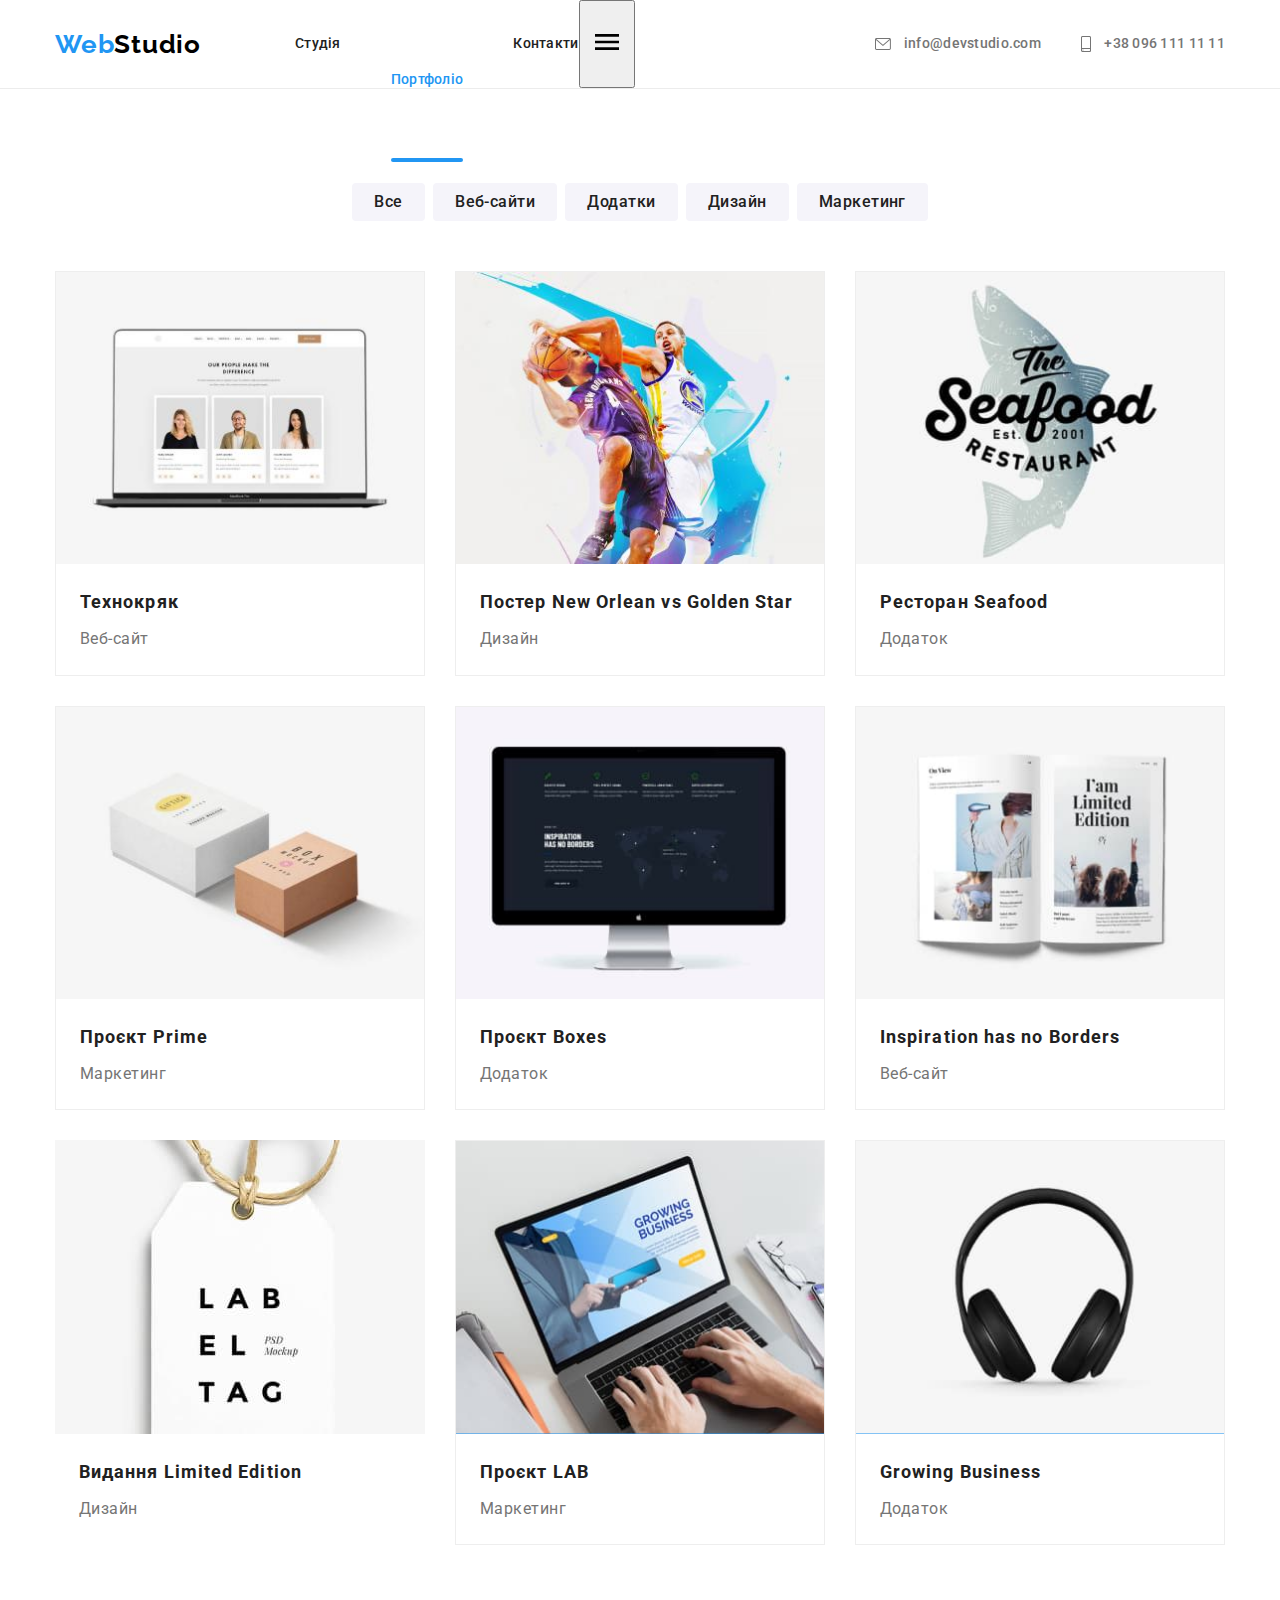
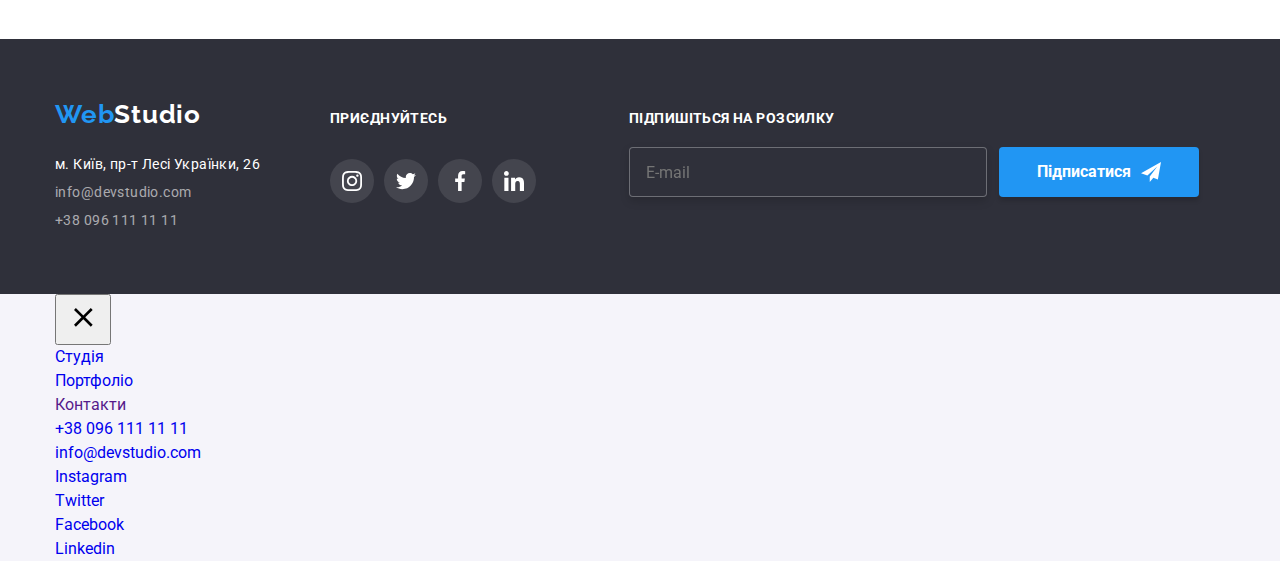
==== portfolio.html @ 3fd23cd0 "wer" ====
<!DOCTYPE html>
<html lang="uk">
  <head>
    <meta charset="UTF-8" />
    <meta http-equiv="X-UA-Compatible" content="IE=edge" />
    <meta name="viewport" content="width=device-width, initial-scale=1.0" />
    <title>Portfolio</title>
    <link rel="preconnect" href="https://fonts.googleapis.com" />
    <link rel="preconnect" href="https://fonts.gstatic.com" crossorigin />
    <link
      href="https://fonts.googleapis.com/css2?family=Montserrat:wght@400;700&family=Raleway:wght@700&family=Roboto:wght@400;500;700;900&display=swap"
      rel="stylesheet"
    />
    <link
      rel="stylesheet"
      href="https://cdnjs.cloudflare.com/ajax/libs/modern-normalize/1.0.0/modern-normalize.min.css"
    />
    <link rel="stylesheet" href="./css/styles.css" />
  </head>
  <body>
    <header class="border">
      <div class="container element">
        <nav class="header-flex">
          <a href="" class="logo-studio"><span class="logo-studio__text">Web</span>Studio</a>
          <ul class="site-nav">
            <li class="site-nav__item">
              <a href="./index.html" class="site-nav__link ">Студія</a>
            </li>
            <li class="site-nav__item">
              <a href="./portfolio.html " class="site-nav__link site-nav__link--current">Портфоліо</a>
            </li>
            <li class="site-nav__item"><a href="" class="site-nav__link">Контакти</a></li>
          </ul>

          <button
            class="border__burger-menu js-open-menu"
            aria-expanded="false"
            aria-controls="mobile-menu"
          >
            <svg class="border__icon" width="40px" height="40px">
              <use href="./images/symbol-defs.svg#icon-menu_40p"></use>
            </svg>
          </button>
        </nav>
        <ul class="contact-link">
          <li class="contact-link__item">
            <a class="contact-link__mail" href="mailto:info@devstudio.com">
              <svg class="contact-link__icon-envelope" width="16" height="12">
                <use href="./images/symbol-defs.svg#icon-envelope"></use>
              </svg>
              info@devstudio.com
            </a>
          </li>
          <li class="contact-link__item">
            <a class="contact-link__phone" href="tel:+380961111111">
              <svg class="contact-link__icon-envelope" width="10" height="16">
                <use href="./images/symbol-defs.svg#icon-smartphone-1"></use>
              </svg>
              +38 096 111 11 11</a
            >
          </li>
        </ul>
      </div>
    </header>
    <main>
      <section class="promo">
        <div class="container">
          <h1 class="visually-hidden">Portfolio</h1>
          <ul class="buttons-set">
            <li><button type="button" class="buttons-set__item">Все</button></li>
            <li><button type="button" class="buttons-set__item">Веб-сайти</button></li>
            <li><button type="button" class="buttons-set__item">Додатки</button></li>
            <li><button type="button" class="buttons-set__item">Дизайн</button></li>
            <li><button type="button" class="buttons-set__item">Маркетинг</button></li>
          </ul>

          <ul class="cards-set">
            <li class="cards-set__item">
              <a class="cards-set__link" href="">
                <div class="cards-set__thumb">
                  <img src="./images/img-portf1.jpg" width="370" alt="Сторінка веб-сайту" />
                  <p class="cards-set__description">
                    Ресурс пропонує комплексні пропозиції з різним рівнем функціоналу та сервісів.
                    Все це дозволить відвідувачу отримати вичерпні відомості про компанію чи
                    приватну особу.
                  </p>
                </div>

                <div class="cards-set__part">
                  <h2 class="cards-set__caption">Технокряк</h2>
                  <p class="cards-set__title">Веб-сайт</p>
                </div>
              </a>
            </li>


            <li class="cards-set__item">
              <a class="cards-set__link" href="">
                <div class="cards-set__thumb">
                  <img src="./images/img-portf2.jpg" width="370" alt="Гра в баскетбол" />
                  <p class="cards-set__description">
                    Ресурс пропонує комплексні пропозиції з різним рівнем функціоналу та сервісів.
                    Все це дозволить відвідувачу отримати вичерпні відомості про компанію чи
                    приватну особу.
                  </p>
                </div>
                <div class="cards-set__part">
                  <h2 class="cards-set__caption">Постер New Orlean vs Golden Star</h2>
                  <p class="cards-set__title">Дизайн</p>
                </div>
              </a>
            </li>
            <li class="cards-set__item">
              <a class="cards-set__link href="">
                <div class="cards-set__thumb">
                  <img src="./images/img-portf3.jpg" width="370" alt="Логотип ресторану" />
                  <p class="cards-set__description">
                    Ресурс пропонує комплексні пропозиції з різним рівнем функціоналу та сервісів.
                    Все це дозволить відвідувачу отримати вичерпні відомості про компанію чи
                    приватну особу.
                  </p>
                </div>
                <div class="cards-set__part">
                  <h2 class="cards-set__caption">Ресторан Seafood</h2>
                  <p class="cards-set__title">Додаток</p>
                </div>
              </a>
            </li>
            <li class="cards-set__item">
              <a class="cards-set__link" href="">
                <div class="cards-set__thumb">
                  <img src="./images/img-portf4.jpg" width="370" alt="Дві коробки" />
                  <p class="cards-set__description">
                    Ресурс пропонує комплексні пропозиції з різним рівнем функціоналу та сервісів.
                    Все це дозволить відвідувачу отримати вичерпні відомості про компанію чи
                    приватну особу.
                  </p>
                </div>
                <div class="cards-set__part">
                  <h2 class="cards-set__caption">Проєкт Prime</h2>
                  <p class="cards-set__title">Маркетинг</p>
                </div>
              </a>
            </li>
            <li class="cards-set__item">
              <a class="cards-set__link" href="">
                <div class="cards-set__thumb">
                  <img src="./images/img-portf5.jpg" width="370" alt="Монітор" />
                  <p class="cards-set__description">
                    Ресурс пропонує комплексні пропозиції з різним рівнем функціоналу та сервісів.
                    Все це дозволить відвідувачу отримати вичерпні відомості про компанію чи
                    приватну особу.
                  </p>
                </div>
                <div class="cards-set__part">
                  <h2 class="cards-set__caption">Проєкт Boxes</h2>
                  <p class="cards-set__title">Додаток</p>
                </div>
              </a>
            </li>
            <li class="cards-set__item">
              <a class="cards-set__link" href="">
                <div class="cards-set__thumb">
                  <img src="./images/img-portf6.jpg" width="370" alt="Журнал" />
                  <p class="cards-set__description">
                    Ресурс пропонує комплексні пропозиції з різним рівнем функціоналу та сервісів.
                    Все це дозволить відвідувачу отримати вичерпні відомості про компанію чи
                    приватну особу.
                  </p>
                </div>
                <div class="cards-set__part">
                  <h2 class="cards-set__caption">Inspiration has no Borders</h2>
                  <p class="cards-set__title">Веб-сайт</p>
                </div>
              </a>
            </li>
            <li class="cards-set__item>
              <a class="cards-set__link" href="">
                <div class="cards-set__thumb">
                  <img src="./images/img-portf7.jpg" width="370" alt="Логотип" />
                  <p class="cards-set__description">
                    Ресурс пропонує комплексні пропозиції з різним рівнем функціоналу та сервісів.
                    Все це дозволить відвідувачу отримати вичерпні відомості про компанію чи
                    приватну особу.
                  </p>
                </div>
                <div class="cards-set__part">
                  <h2 class="cards-set__caption">Видання Limited Edition</h2>
                  <p class="cards-set__title">Дизайн</p>
                </div>
              </a>
            </li>
            <li class="cards-set__item">
              <a class="cards-set__link" href="">
                <div class="cards-set__thumb">
                  <img
                    src="./images/img-portf8.jpg"
                    width="370"
                    alt="Руки на клавіатурі ноутбука"
                  />
                  <p class="cards-set__description">
                    Ресурс пропонує комплексні пропозиції з різним рівнем функціоналу та сервісів.
                    Все це дозволить відвідувачу отримати вичерпні відомості про компанію чи
                    приватну особу.
                  </p>
                </div>
                <div class="cards-set__part">
                  <h2 class="cards-set__caption">Проєкт LAB</h2>
                  <p class="cards-set__title">Маркетинг</p>
                </div>
              </a>
            </li>
            <li class="cards-set__item">
              <a class="cards-set__link" href="">
                <div class="cards-set__thumb">
                  <img src="./images/img-portf9.jpg" width="370" alt="Навушники" />
                  <p class="cards-set__description">
                    Ресурс пропонує комплексні пропозиції з різним рівнем функціоналу та сервісів.
                    Все це дозволить відвідувачу отримати вичерпні відомості про компанію чи
                    приватну особу.
                  </p>
                </div>
                <div class="cards-set__part">
                  <h2 class="cards-set__caption">Growing Business</h2>
                  <p class="cards-set__title">Додаток</p>
                </div>
              </a>
            </li>
          </ul>
        </div>
      </section>
    </main>
    <footer class="footer">
      <div class="container">
        <div class="footer-general-box">
            <div class="footer-box-one">
            <a href="" class="logo-studio footer__logo-studio"
              ><span class="logo-studio__text">Web</span>Studio</a
            >
            <address class="adress-link">
              <ul class="footer-meta">
                <li>
                  <a
                    class="footer-meta__info"
                    href="https://goo.gl/maps/cbM9uBvSBdMhVS7k8"
                    rel="noreferrer nofollow noopener"
                    target="_blank"
                    >м. Київ, пр-т Лесі Українки, 26</a
                  >
                </li>
                <li>
                  <a
                    class="footer-meta__link footer-meta__link--upper"
                    href="mailto:info@devstudio.com"
                    >info@devstudio.com</a
                  >
                </li>
                <li><a class="footer-meta__link" href="tel:+380961111111">+38 096 111 11 11</a></li>
              </ul>
            </address>
          </div>

          <div class="footer-box-two">
            <h2 class="footer-social-title">ПРИЄДНУЙТЕСЬ</h2>
            <ul class="footer-social">
              <li class="footer-social__list">
                <a href="" class="footer-social__link">
                  <svg class="footer-social__icon" width="20" height="20">
                    <use href="./images/symbol-defs.svg#icon-instagram"></use>
                  </svg>
                </a>
              </li>
              <li class="footer-social__list">
                <a href="" class="footer-social__link">
                  <svg class="footer-social__icon" width="20" height="20">
                    <use href="./images/symbol-defs.svg#icon-twitter"></use>
                  </svg>
                </a>
              </li>
              <li class="footer-social__list">
                <a href="" class="footer-social__link">
                  <svg class="footer-social__icon" width="20" height="20">
                    <use href="./images/symbol-defs.svg#icon-facebook"></use>
                  </svg>
                </a>
              </li>
              <li class="footer-social__list">
                <a href="" class="footer-social__link">
                  <svg class="footer-social__icon" width="20" height="20">
                    <use href="./images/symbol-defs.svg#icon-linkedin"></use>
                  </svg>
                </a>
              </li>
            </ul>
          </div>
          
          <div class="footer-three-box">
            <p class="footer-field-label">Підпишіться на розсилку</p>
            <form class="footer-form">
              <label class="footer-form__field">
                <span class="visually-hidden">Email</span>
                <input
                  class="footer-form__input"
                  type="text"
                  name="email"
                  id="email"
                  placeholder="E-mail"
                />
              </label>

              <button type="submit" class="footer-button">
                Підписатися
                <svg class="footer-button__icon" width="20px" height="20px">
                  <use href="./images/symbol-defs.svg#icon-icon-send"></use>
                </svg>
              </button>
            </form>
          </div>
        </div>
      </div>
    </footer>

    <!-- mobile-menu -->

    <div class="mobile-menu js-menu-container">
      <div class="container">
        <button class="mobile-menu__close-button js-close-menu">
          <svg class="mobile-menu__icon" width="40px" height="40px">
            <use href="./images/symbol-defs.svg#icon-close_40px"></use>
          </svg>
        </button>

        <div class="mobile-box-one">
          <ul class="mobile-menu__nav">
            <li class="mobile-menu__item">
              <a href="./index.html" class="mobile-menu__link mobile-menu__link--current">Студія</a>
            </li>
            <li class="mobile-menu__item">
              <a href="./portfolio.html " class="mobile-menu__link">Портфоліо</a>
            </li>
            <li class="site-nav__item"><a href="" class="mobile-menu__link">Контакти</a></li>
          </ul>
        </div>
        <div class="mobile-box-two">
          <ul class="mobile-contact">
            <li class="mobile-contact__item">
              <a class="mobile-contact__phone" href="tel:+380961111111"> +38 096 111 11 11</a>
            </li>
            <li class="mobile-contact__item">
              <a class="mobile-contact__mail" href="mailto:info@devstudio.com">
                info@devstudio.com
              </a>
            </li>
          </ul>
        </div>
        <div class="mobile-box-three">
          <ul class="mobile-soc">
            <li class="mobile-soc__item">
              <a class="mobile-soc__link" href="#"
                >Instagram<span class="mobile-soc__line"></span
              ></a>
            </li>
            <li class="mobile-soc__item">
              <a class="mobile-soc__link" href="#">Twitter<span class="mobile-soc__line"></span></a>
            </li>
            <li class="mobile-soc__item">
              <a class="mobile-soc__link" href="#"
                >Facebook<span class="mobile-soc__line"></span
              ></a>
            </li>
            <li class="mobile-soc__item"><a class="mobile-soc__link" href="#">Linkedin</a></li>
          </ul>
        </div>
      </div>
    </div>
    <script src="./js/mobile-menu.js"></script>
  </body>
</html>
---- css/styles.css ----
:root {
  --primary-text-color: #757575;
  --title-text-color: #000;
  --secondary-title-color: #212121;
  --accent-color: #2196f3;
  --secondary-color: #ffffff;
  --primary-background-color: #ffffff;
  --secondary-background-color: #f5f4fa;
  --third-background-color: #2f303a;
  --white-transparent-color: rgba(255, 255, 255, 0.6);
  --fourth-background-color: rgba(245, 244, 250, 1);
  --fifth-background-color: rgba(255, 255, 255, 1);
  --border-color: #eeeeee;
  --secondary-border-color: rgba(236, 236, 236, 1);
  --icon-color: rgba(175, 177, 184, 1);
  --button-hero-colour: rgba(33, 150, 243, 1);
  --button-hero-active: rgba(24, 140, 232, 1);
  --footer-icons-bgc: rgba(255, 255, 255, 0.1);
  --modal-button: rgba(24, 140, 232, 1);
  --check-mark-color: rgba(33, 33, 33, 1);
  --backdrop-bgc: rgba(0, 0, 0, 0.2);
}

*,
*::before,
*::after {
  box-sizing: border-box;
}

h1,
h2,
h3,
h4,
h5,
h6,
p,
ul {
  margin: 0;
  padding: 0;
}

body {
  color:var(--primary-text-color);
  background-color:var(--secondary-background-color);
  font-family: 'Roboto', sans-serif;
  font-size: 16px;
  font-weight: 400;
  line-height: 1.5;
}
.container {
  margin-left: auto;
  margin-right: auto;
  padding-left: 15px;
  padding-right: 15px;
  width: 1200px;
}

ul {
  list-style: none;
}
header {
  background-color: var(--secondary-color);
  font-weight: 500;
  line-height: 1.2;
}
img {
  display: block;
  max-width: 100%;
  height: auto;
}

a {
  text-decoration: none;
}
.visually-hidden {
  position: absolute;
  white-space: nowrap;
  width: 1px;
  height: 1px;
  overflow: hidden;
  border: 0;
  padding: 0;
  clip: rect(0 0 0 0);
  clip-path: inset(50%);
  margin: -1px;
}

/* header */

.element {
  display: flex;
  justify-content: center;
}

.border {
  border-bottom: 1px solid var(--secondary-border-color);
}

.logo-studio {
  display: flex;
  align-items: center;

  color: var(--title-text-color);
  font-family: 'Raleway', sans-serif;
  font-weight: 700;
  font-size: 26px;
  line-height: 1.2;
  letter-spacing: 0.03em;
}

.logo-studio__text {
  color: var(--accent-color);
}

.site-nav__link {
  display: block;
  color: var(--secondary-title-color);
  text-decoration: none;
  padding-top: 36px;
  padding-bottom: 36px;
  transition: color 250ms cubic-bezier(0.4, 0, 0.2, 1);
}
.site-nav__link:hover,
.site-nav__link:focus {
  color: var(--accent-color);
}

.site-nav__link--current {
  position: relative;
  top: 41%;

  color: var(--accent-color);
}
.site-nav__link--current::after {
  position: absolute;
  left: 0px;
  bottom: -38px;
  display: block;
  content: '';
  width: 100%;
  height: 4px;
  background-color: var(--button-hero-colour);
  border-radius: 2px;
}

.site-nav {
  display: flex;
  font-weight: 500;
  font-size: 14px;
  line-height: 1.14;
  letter-spacing: 0.02em;
  margin-left: 94px;
  gap: 50px;
}

.contact-link {
  display: flex;
  align-items: center;
  margin-left: auto;
  padding-top: 36px;
  padding-bottom: 36px;

  font-weight: 500;
  font-size: 14px;
  line-height: 1.14;
  letter-spacing: 0.02em;
}

.contact-link__mail {
  transition: color 250ms cubic-bezier(0.4, 0, 0.2, 1);
}
.contact-link .phone {
  transition: color 250ms cubic-bezier(0.4, 0, 0.2, 1);
}

.contact-link__item + .contact-link__item {
  margin-left: 40px;
}

.contact-link__mail,
.contact-link__phone {
  color: inherit;
  text-decoration: none;
}
.contact-link__mail:hover,
.contact-link__mail:focus {
  color: var(--accent-color);
}
.contact-link__phone:hover,
.contact-link__phone:focus {
  color: var(--accent-color);
}

.header-flex {
  display: flex;
}
.contact-link__icon-envelope {
  vertical-align: middle;
  margin-right: 10px;
  fill: currentColor;
}

/* main */

/* hero */

.hero {
  background-image: linear-gradient(rgba(47, 48, 58, 0.4), rgba(47, 48, 58, 0.4)),
    url(../images/Img.jpg);

  background-size: cover;
  background-position: center;
  background-repeat: no-repeat;
  text-align: center;
  padding: 200px 0;
  max-width: 1600px;
  margin: 0 auto;
}
.hero__title {
  margin-bottom: 30px;

  color: var(--secondary-color);
  font-weight: 900;
  font-size: 44px;
  line-height: 1.4;
  letter-spacing: 0.06em;
  text-transform: uppercase;
  max-width: 696px;
  margin-left: auto;
  margin-right: auto;
}

.hero__button {
  display: inline-block;
  min-width: 216px;
  border-radius: 4px;
  padding: 10px 32px;

  color: var(--secondary-color);

  background-color: var(--button-hero-colour);
  border: none;
  font-family: inherit;
  font-weight: 700;
  font-size: 16px;
  line-height: 1.9;
  letter-spacing: 0.06em;
  cursor: pointer;
  transition: background-color 250ms cubic-bezier(0.4, 0, 0.2, 1);
}

.hero__button:hover,
.hero__button:focus {
  background-color: var(--button-hero-active);
}

/* section2 */

.section {
  padding-top: 94px;
  padding-bottom: 94px;
}
.section-list {
  display: flex;
  gap: 30px;
}

.section-list__title {
  margin-bottom: 10px;

  color: var(--secondary-title-color);
  font-size: 14px;
  line-height: 1.14;
  letter-spacing: 0.03em;
  text-transform: uppercase;
}
.section-list__caption {
  margin-bottom: 0px;

  font-size: 14px;
  line-height: 2;
  letter-spacing: 0.03em;
}

.button-features {
  display: flex;
  align-items: center;
  justify-content: center;

  background-color: var(--fourth-background-color);
  width: 270px;
  height: 120px;
  border: none;
  margin-bottom: 30px;
  border: 4px;
  border-radius: 4px;
}

/* section 3 */

.doing {
  padding-bottom: 94px;
}
.doing-list {
  display: flex;
  gap: 30px;
}

.doing-list__item {
  position: relative;
  width: calc((100% - 60px) / 3);
}
.doing__title {
  text-align: center;
  font-size: 36px;
  line-height: 1.2;
  text-align: center;
  letter-spacing: 0.03em;
  margin-bottom: 50px;
  color: var(--secondary-title-color);
}

.doing-list__title {
  width: 100%;
  height: 70px;
  background-color: rgba(47, 48, 58, 0.8);
  position: absolute;
  bottom: -17%;
  display: flex;
  align-items: center;
  justify-content: center;
}

.doing-list__caption {
  font-weight: 700;
  font-size: 14px;
  line-height: 1.2;
  letter-spacing: 0.03em;
  color: var(--primary-background-color);
  text-transform: uppercase;
  text-align: center;
}

.doing-list__title {
  margin-bottom: 50px;
  color: var(--secondary-title-color);
  font-size: 36px;
  line-height: 1.17;
  letter-spacing: 0.03em;
}

/* section 4 */

.cards-list {
  display: flex;
  gap: 30px;
}

.members {
  padding-top: 94px;
  padding-bottom: 94px;
  background-color: var(--secondary-background-color);
}
.members__title {
  margin-bottom: 50px;
  text-align: center;

  color: var(--secondary-title-color);
  font-size: 36px;
}

.cards-list__info {
  padding-top: 30px;
  padding-bottom: 30px;
}

.cards-list__name {
  text-align: center;
  margin-bottom: 10px;
  color: var(--secondary-title-color);
  font-weight: 500;
  font-size: 16px;
  line-height: 1.2;
  letter-spacing: 0.03em;
}
.cards-list__position {
  width: calc((100%-90px) / 4);
  background-color: var(--fifth-background-color);
  box-shadow: 0px 1px 3px rgba(0, 0, 0, 0.12), 0px 1px 1px rgba(0, 0, 0, 0.14),
    0px 2px 1px rgba(0, 0, 0, 0.2);
  border-radius: 0px 0px 4px 4px;
}

.cards-list__content {
  text-align: center;
  font-size: 16px;
  line-height: 1.2;
  letter-spacing: 0.03em;
  margin-bottom: 16px;
}

.soc-list {
  display: flex;
  justify-content: center;
  gap: 10px;
}
.soc-list__link {
  width: 44px;
  height: 44px;
  display: flex;
  align-items: center;
  justify-content: center;
  border-radius: 50%;
  transition: background-color 250ms cubic-bezier(0.4, 0, 0.2, 1);
}
.soc-list__icon {
  fill: var(--icon-color);
  transition: fill 250ms cubic-bezier(0.4, 0, 0.2, 1);
}

.soc-list__link:hover,
.soc-list__link:focus {
  background-color: var(--accent-color);
}
.soc-list__link:hover .soc-list__icon,
.soc-list__link:focus .soc-list__icon {
  fill: var(--secondary-color);
}

/* section 5 */

.clients-title {
  margin-bottom: 50px;
  text-align: center;
  color: var(--secondary-title-color);
  font-size: 36px;
}

.clients {
  padding-top: 94px;
  padding-bottom: 94px;
}

.clients-list__item {
  width: calc((100%-150px) / 6);
}

.clients-list__link {
  width: 100%;
  height: 92px;
  border: 1px solid var(--icon-color);
  display: flex;
  align-items: center;
  justify-content: center;
  border-radius: 5px;
  fill: var(--icon-color);
  transition: border-color 250ms cubic-bezier(0.4, 0, 0.2, 1),
    fill 500ms cubic-bezier(0.4, 0, 0.2, 1);
}

.clients-list__link:hover,
.clients-list__link:focus {
  border-color: #2196f3;
  fill: var(--accent-color);
}

.clients-list {
  display: flex;
  gap: 30px;
}

/* footer */

.footer {
  display: block;

  padding-top: 60px;
  padding-bottom: 60px;
  background-color: var(--third-background-color);

  margin-left: auto;
  margin-right: auto;
}

.footer__logo-studio {
  color: var(--secondary-color);
  margin-bottom: 20px;
}

.logo-studio__text {
  color: var(--accent-color);
}

.footer-meta__info {
  margin-bottom: 9px;
  color: var(--secondary-color);
  font-size: 14px;
  line-height: 2;
  letter-spacing: 0.03em;
  font-style: normal;
  margin-bottom: 9px;
  font-style: normal;
}
.footer-meta__link--upper {
  margin-bottom: 9px;
}

.footer-meta__link {
  margin-bottom: 9px;
  color: var(--white-transparent-color);
  font-size: 14px;
  line-height: 2;
  letter-spacing: 0.03em;
  font-style: normal;
  transition: color 500ms cubic-bezier(0.4, 0, 0.2, 1);
}
.footer-meta__link:hover,
.footer-meta__link:focus {
  color: var(--accent-color);
}

.footer-social__link {
  display: flex;
  align-items: center;
  justify-content: center;

  width: 44px;
  height: 44px;
  background-color: var(--footer-icons-bgc);
  border-radius: 50%;
  transition: background-color 250ms cubic-bezier(0.4, 0, 0.2, 1);
}

.footer-social {
  display: flex;
  justify-content: center;
  gap: 10px;
}

.footer-social__icon {
  fill: var(--secondary-color);
  transition: fill 250ms cubic-bezier(0.4, 0, 0.2, 1);
}

.footer-social__link:hover,
.footer-social__link:focus {
  background-color: var(--accent-color);
}

.footer-general-box {
  display: flex;
  align-items: baseline;
}
.footer-box-two {
  margin-left: 70px;
}

.footer-social-title {
  margin-bottom: 32px;

  color: var(--secondary-color);
  font-family: 'Roboto', sans-serif;
  font-weight: 700;
  font-size: 14px;
  line-height: 1.2;
  letter-spacing: 0.03em;
}
.footer-three-box {
  margin-left: 93px;
}

.footer-form {
  display: flex;
  align-items: center;
  justify-content: center;
}

.footer-button {
  display: flex;
  justify-content: center;
  align-items: center;
  border: none;
  border-color: #2196f3;
  margin-left: 12px;
  font-weight: 700;
  width: 200px;
  height: 50px;
  background: #2196f3;
  box-shadow: 0px 4px 4px rgba(0, 0, 0, 0.15);
  border-radius: 4px;
  font-size: 16px;
  line-height: 1.9;
  color: #ffffff;
}
.footer-button__icon {
  margin-left: 10px;
}

.footer-field-label {
  font-weight: 700;
  font-size: 14px;
  line-height: 1.2;
  letter-spacing: 0.03em;
  text-transform: uppercase;
  color: #ffffff;
  margin-bottom: 20px;
}

.footer-form__input {
  padding: 15px 16px;
  background-color: var(--third-background-color);
  width: 358px;
  height: 50px;
  border: 1px solid rgba(255, 255, 255, 0.3);
  filter: drop-shadow(0px 4px 4px rgba(0, 0, 0, 0.15));
  border-radius: 4px;
}
.footer-form__input:focus,
.footer-form__input:hover {
  border-color: #2196f3;
  fill: var(--accent-color);
}

/* Modal window */

.backdrop {
  position: fixed;
  background-color: var(--backdrop-bgc);

  top: 0;
  left: 0;
  width: 100%;
  height: 100%;
  opacity: 1;
  transition: opacity 250ms cubic-bezier(0.4, 0, 0.2, 1);
}

.modal {
  position: absolute;
  top: 50%;
  left: 50%;
  transform: translate(-50%, -50%) scale(1);
  border-radius: 4px;
  width: 528px;

  background-color: var(--primary-background-color);
  box-shadow: 0px 1px 3px rgba(0, 0, 0, 0.12), 0px 1px 1px rgba(0, 0, 0, 0.14),
    0px 2px 1px rgba(0, 0, 0, 0.2);
  transition: transform 250ms cubic-bezier(0.4, 0, 0.2, 1);
}

.backdrop.is-hidden .modal {
  transform: translate(-50%, -50%) scale(1);
}

.backdrop.is-hidden {
  opacity: 0;
  pointer-events: none;
}
.modal-button {
  position: absolute;
  margin: 8px;
  background-color: var(--primary-background-color);

  border-color: rgba(0, 0, 0, 0.1);
  right: 0;
  top: 0;
  width: 30px;
  height: 30px;
  border-radius: 50%;
}
.modal-button:hover,
.modal-button:focus .vector-close {
  fill: var(--button-hero-colour);
}

.modal-button__close {
  position: absolute;
  top: 50%;
  left: 50%;
  transform: translate(-50%, -50%);
  cursor: pointer;
}

.js-form__comment-textarea {
  width: 100%;
  height: 120px;
  resize: none;
  padding: 16px 12px;
  border: 1px solid rgba(33, 33, 33, 0.2);
  border-radius: 4px;
  outline: none;

  transition: border-color 500ms cubic-bezier(0.4, 0, 0.2, 1);
  margin-bottom: 20px;
  outline: none;
}

.js-form {
  width: 528px;
  padding-bottom: 40px;
  padding-left: 40px;
  padding-right: 40px;
  padding-top: 40px;
  margin-left: auto;
  margin-right: auto;
}
.js-form__title {
  margin-bottom: 12px;
  font-weight: 700;
  font-size: 20px;
  line-height: 1.3;
  text-align: center;
  letter-spacing: 0.03em;
  color: var(--secondary-title-color);
}
.js-form__field {
  display: flex;
  flex-direction: column;
  transition: fill 250ms cubic-bezier(0.4, 0, 0.2, 1);
  margin-bottom: 10px;
}
.js-form__input {
  position: relative;
  border: 1px solid rgba(33, 33, 33, 0.2);
  border-radius: 4px;
  width: 448px;
  height: 40px;
  padding-left: 40px;
  background-color: transparent;
  outline: none;

  transition: border-color 250ms cubic-bezier(0.4, 0, 0.2, 1);
}

.js-form__input:hover,
.js-form__comment-textarea:hover {
  border-color: var(--button-hero-colour);
}

.js-form__label {
  font-size: 12px;
  line-height: 1.2;
  letter-spacing: 0.01em;
  margin-bottom: 4px;
}

.js-form__icon {
  position: absolute;
  top: 50%;
  transform: translateY(-50%);
  left: 14px;
  transition: fill 250ms cubic-bezier(0.4, 0, 0.2, 1);
  z-index: -1;
  pointer-events: none;
}

.js-form__input:hover + .js-form__icon,
.js-form__input:focus + .js-form__icon {
  fill: var(--button-hero-colour);
}
.js-form__relative-for-svg {
  position: relative;
}

.form-submit-button {
  display: block;
  margin: 0 auto;

  font-family: inherit;
  font-weight: 700;
  font-size: 16px;
  line-height: 1.9;
  letter-spacing: 0.06em;
  border: none;
  width: 200px;
  cursor: pointer;
  height: 50px;
  background-color: var(--accent-color);
  border-radius: 4px;
  color: var(--primary-background-color);
  border-color: var(--accent-color);
  transition: background-color 250ms cubic-bezier(0.4, 0, 0.2, 1);
}

.form-submit-button:focus,
.form-submit-button:hover {
  background-color: var(--modal-button);
}

.js-checkbox__link {
  color: var(--button-hero-colour);
  text-decoration: underline;
  margin-left: 3px;
}
.js-checkbox__input {
  appearance: none;
}

.js-checkbox__input:checked + .js-checkbox__check-mark {
  background-color: #2196f3;
  background-size: contain;
  background-origin: border-box;
  border: none;
}

.js-checkbox__check-mark {
  display: flex;
  width: 16px;
  height: 15px;
  border: 3px solid var(--check-mark-color);
  border-radius: 3px;
  margin-right: 9px;
}

.js-checkbox {
  margin-bottom: 30px;
}

.js-checkbox__label {
  display: flex;
  align-items: center;
  justify-content: center;
}

/* STYLES FOR PORTFOLIO */

/* Main */

.buttons-set__item {
  display: block;
  border-radius: 4px;
  border: transparent;
  min-width: 73px;
  padding: 6px 22px;

  color: var(--secondary-title-color);
  background-color: var(--secondary-background-color);
  box-shadow: 0px, 2px rgba(0, 0, 0, 0.12);
  font-family: inherit;
  font-weight: 500;
  font-size: 16px;
  line-height: 1.6;
  text-align: center;
  letter-spacing: 0.03em;
  cursor: pointer;
  transition: background-color 250ms cubic-bezier(0.4, 0, 0.2, 1),
    color 250ms cubic-bezier(0.4, 0, 0.2, 1), box-shadow 250ms cubic-bezier(0.4, 0, 0.2, 1);
}

.buttons-set__item:hover,
.buttons-set__item:focus {
  color: var(--secondary-color);
  background-color: var(--accent-color);
  box-shadow: 0px 3px 1px rgba(0, 0, 0, 0.1), 0px 1px 2px rgba(0, 0, 0, 0.08),
    0px 2px 2px rgba(0, 0, 0, 0.12);
}

.buttons-set {
  display: flex;
  gap: 8px;
  margin-top: 0px;
  margin-bottom: 50px;
  padding: 0px;
  justify-content: center;
}
.promo {
  padding-top: 94px;
  padding-bottom: 94px;
  background-color: #ffffff;
}

.cards-set {
  display: flex;
  flex-wrap: wrap;
  gap: 30px;
  margin-top: 0px;
  margin-bottom: 0px;
  padding: 0px;
}
.cards-set__item {
  background-color: var(--fifth-background-color);
  width: 370px;
  border: 1px solid;
  color: var(--border-color);
}

.cards-set__link {
  display: block;
  transition: box-shadow 250ms cubic-bezier(0.4, 0, 0.2, 1);
}
.cards-set__link:hover,
.cards-set__link:focus {
  box-shadow: 0px 1px 1px rgba(0, 0, 0, 0.12), 0px 4px 4px rgba(0, 0, 0, 0.06),
    1px 4px 6px rgba(0, 0, 0, 0.16);
}

.cards-set__thumb {
  position: relative;
  overflow: hidden;
}
.cards-set__thumb::before {
  position: absolute;
  display: inline-block;
  content: '';
  width: 100%;
  height: 100%;
  background-color: rgba(33, 150, 243, 0.9);
  transform: translateY(100%);

  transition: transform 250ms cubic-bezier(0.4, 0, 0.2, 1);
}

.cards-set__description {
  position: absolute;

  width: 100%;
  height: 100%;
  padding: 63px 24px;
  top: 50%;
  left: 50%;
  transform: translate(-50%, -50%);
  opacity: 0;

  font-family: 'Roboto';
  font-style: normal;
  font-weight: 400;
  font-size: 18px;
  line-height: 1.6;
  letter-spacing: 0.03em;
  color: var(--primary-background-color);

  transition: opacity 250ms cubic-bezier(0.4, 0, 0.2, 1);
}

.cards-set__caption {
  color: var(--secondary-title-color);
  text-decoration: none;
  font-size: 18px;
  line-height: 2;
  letter-spacing: 0.06em;
  margin-bottom: 4px;
}

.cards-set__part {
  padding: 20px 24px;
}

.cards-set__title {
  color: var(--primary-text-color);
  font-size: 16px;
  line-height: 1.9;
  letter-spacing: 0.03em;
}

.cards-set__item:hover .cards-set__thumb::before,
.cards-set__item:focus .cards-set__thumb::before {
  transform: translateY(0%);
}

.cards-set__item:hover .cards-set__description,
.cards-set__item:focus .cards-set__description {
  opacity: 1;
}
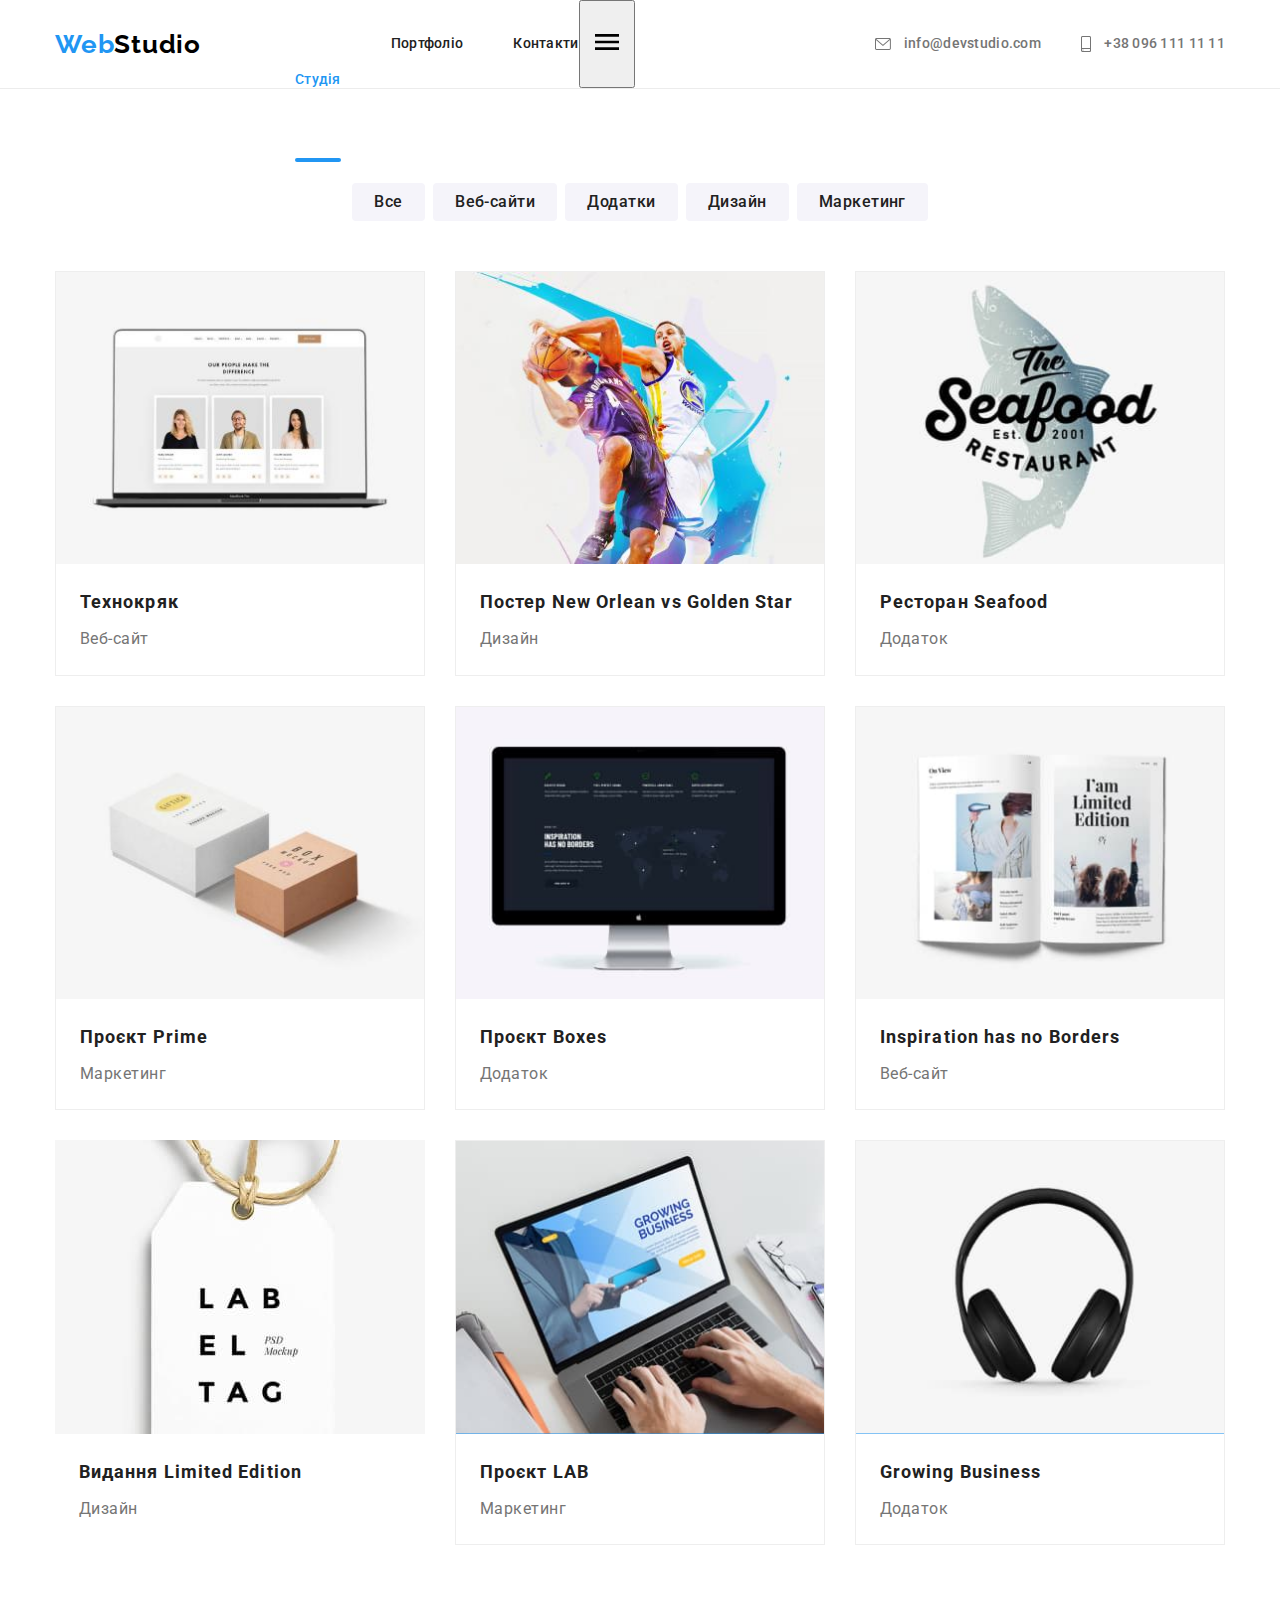
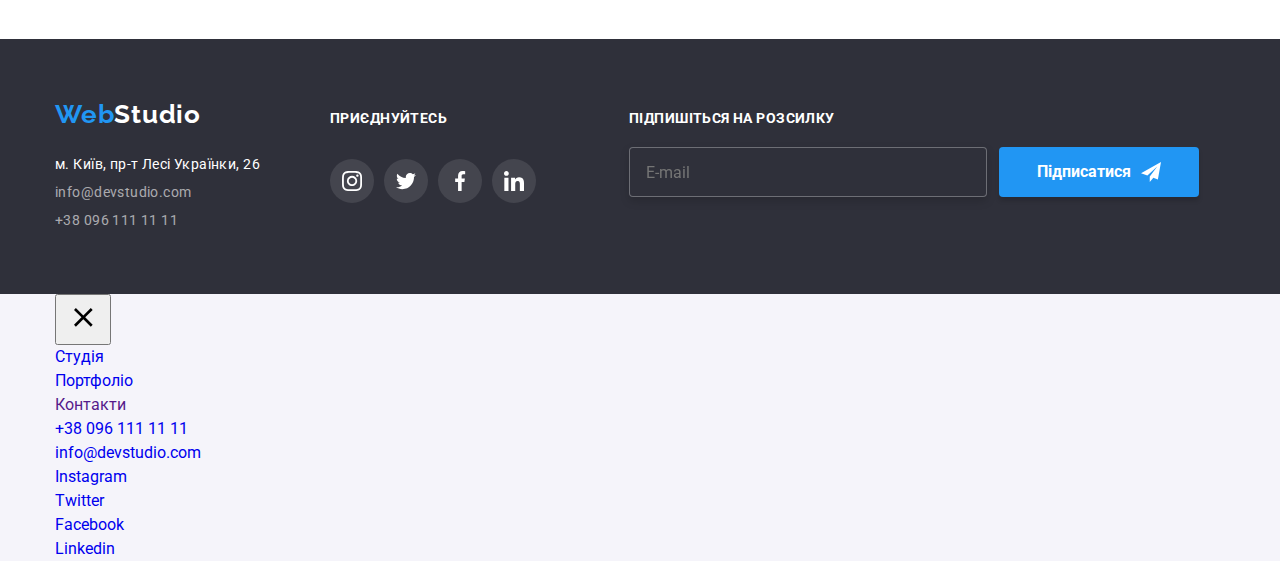
==== commit ce45bea9: "wewqe" ====
--- a/portfolio.html
+++ b/portfolio.html
@@ -24,10 +24,10 @@
           <a href="" class="logo-studio"><span class="logo-studio__text">Web</span>Studio</a>
           <ul class="site-nav">
             <li class="site-nav__item">
-              <a href="./index.html" class="site-nav__link ">Студія</a>
+              <a href="" class="site-nav__link site-nav__link--current">Студія</a>
             </li>
             <li class="site-nav__item">
-              <a href="./portfolio.html " class="site-nav__link site-nav__link--current">Портфоліо</a>
+              <a href="./portfolio.html " class="site-nav__link">Портфоліо</a>
             </li>
             <li class="site-nav__item"><a href="" class="site-nav__link">Контакти</a></li>
           </ul>
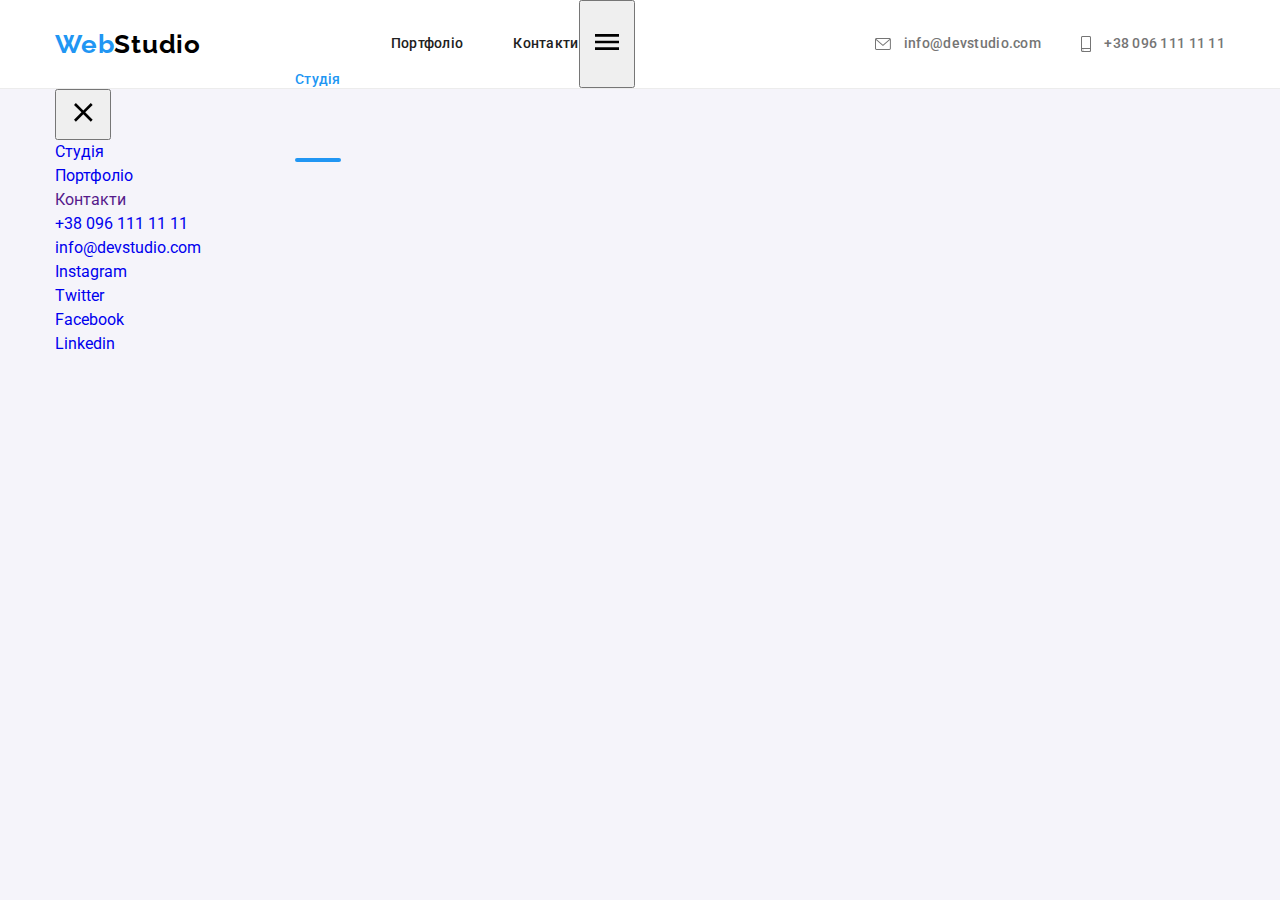
==== commit 7e5403a0: "qwe" ====
--- a/portfolio.html
+++ b/portfolio.html
@@ -63,7 +63,7 @@
       </div>
     </header>
     <main>
-      <section class="promo">
+      <!-- <section class="promo">
         <div class="container">
           <h1 class="visually-hidden">Portfolio</h1>
           <ul class="buttons-set">
@@ -228,9 +228,9 @@
             </li>
           </ul>
         </div>
-      </section>
+      </section> -->
     </main>
-    <footer class="footer">
+    <!-- <footer class="footer">
       <div class="container">
         <div class="footer-general-box">
             <div class="footer-box-one">
@@ -318,9 +318,8 @@
           </div>
         </div>
       </div>
-    </footer>
-
-    <!-- mobile-menu -->
+    </footer> -->
+<!-- mobile-menu -->
 
     <div class="mobile-menu js-menu-container">
       <div class="container">
@@ -373,6 +372,8 @@
         </div>
       </div>
     </div>
-    <script src="./js/mobile-menu.js"></script>
+    
+    
+<script src="./js/mobile-menu.js"></script>
   </body>
 </html>
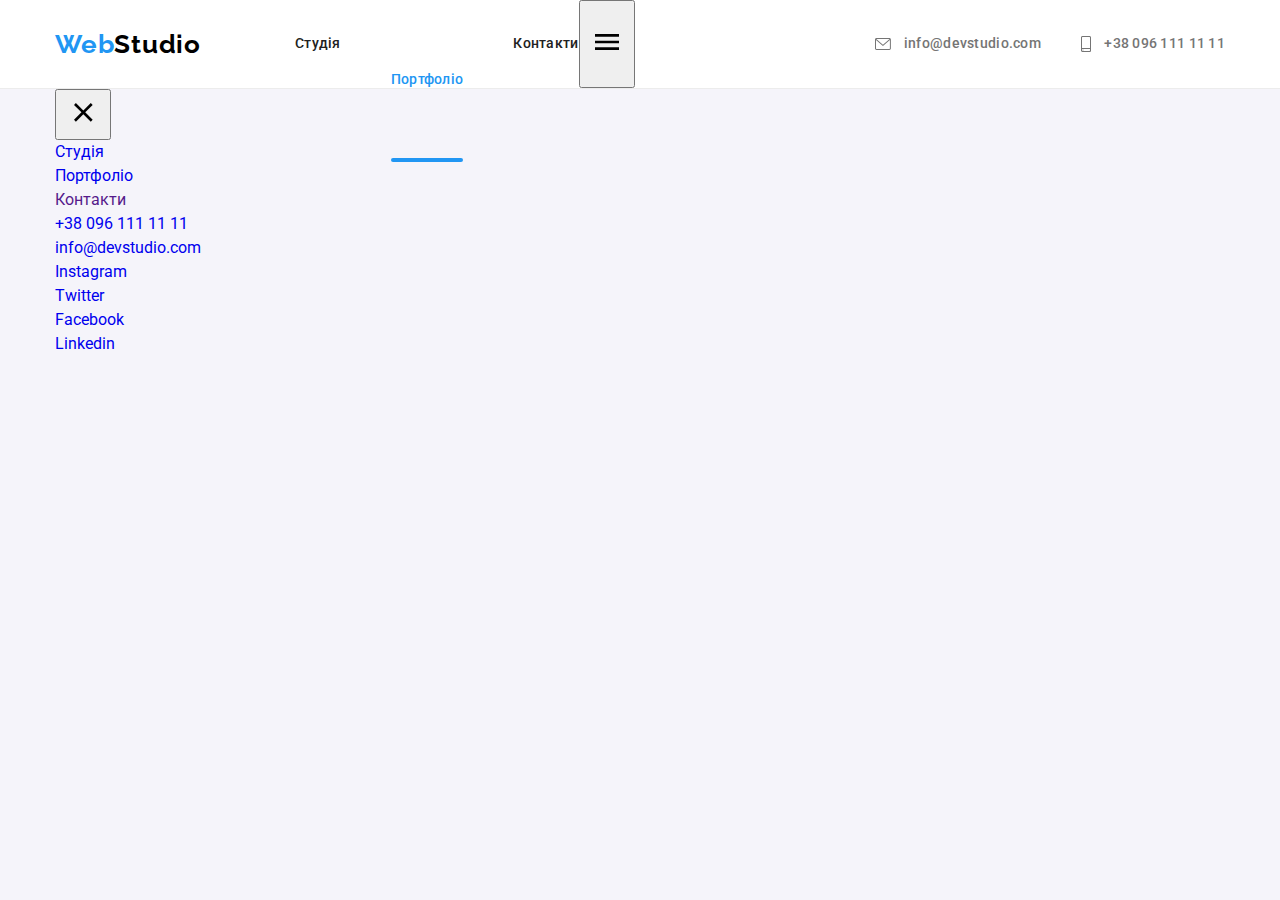
==== commit a6e24c9e: "qwe" ====
--- a/portfolio.html
+++ b/portfolio.html
@@ -24,10 +24,10 @@
           <a href="" class="logo-studio"><span class="logo-studio__text">Web</span>Studio</a>
           <ul class="site-nav">
             <li class="site-nav__item">
-              <a href="" class="site-nav__link site-nav__link--current">Студія</a>
+              <a href="./index.html" class="site-nav__link ">Студія</a>
             </li>
             <li class="site-nav__item">
-              <a href="./portfolio.html " class="site-nav__link">Портфоліо</a>
+              <a href="./portfolio.html " class="site-nav__link site-nav__link--current">Портфоліо</a>
             </li>
             <li class="site-nav__item"><a href="" class="site-nav__link">Контакти</a></li>
           </ul>
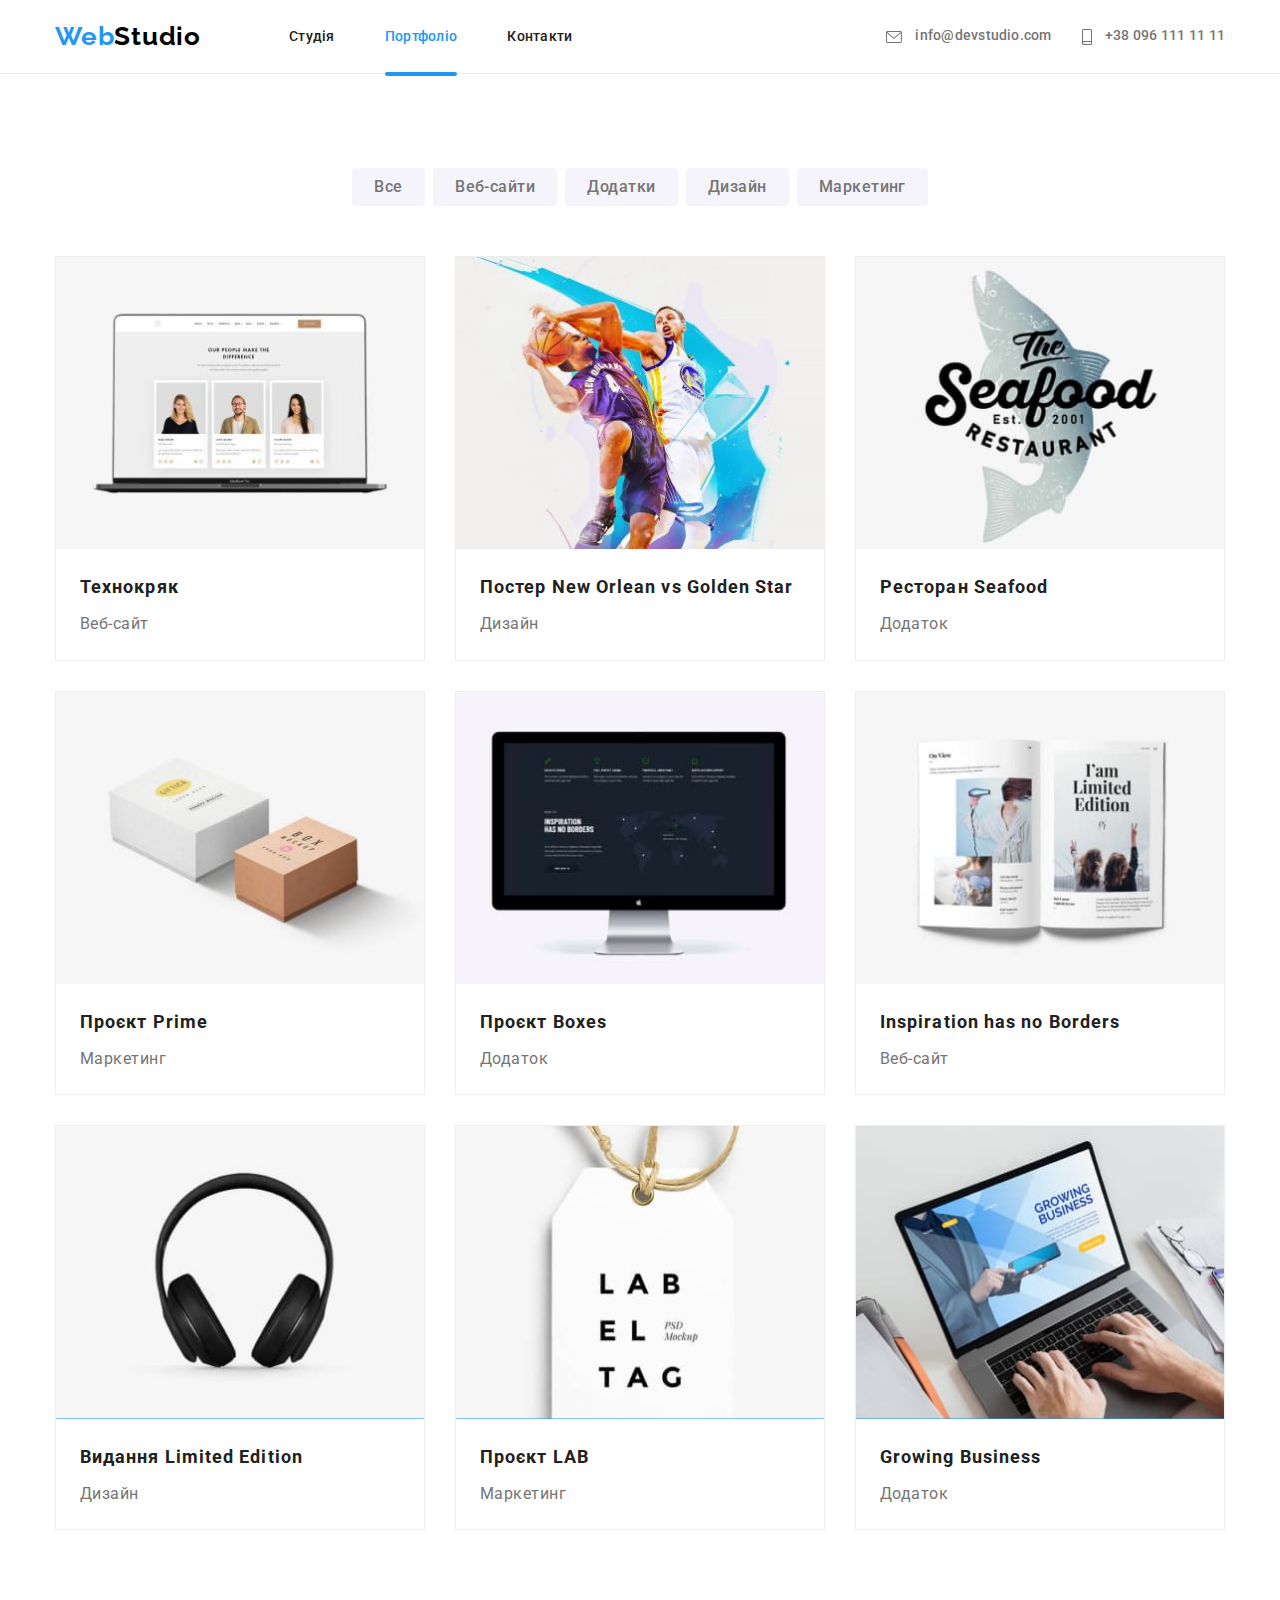
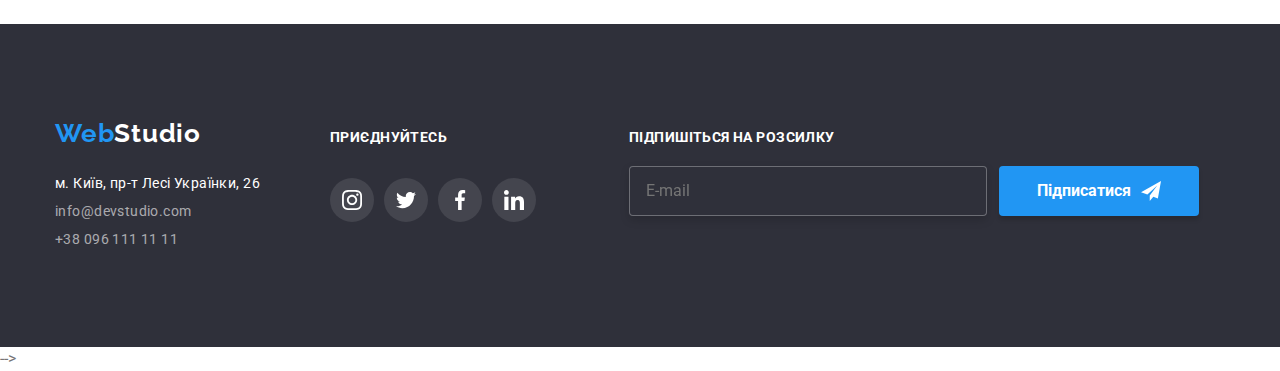
==== commit c1707a77: "all done" ====
--- a/portfolio.html
+++ b/portfolio.html
@@ -15,7 +15,7 @@
       rel="stylesheet"
       href="https://cdnjs.cloudflare.com/ajax/libs/modern-normalize/1.0.0/modern-normalize.min.css"
     />
-    <link rel="stylesheet" href="./css/styles.css" />
+    <link rel="stylesheet" href="./css/main.min.css" />
   </head>
   <body>
     <header class="border">
@@ -63,7 +63,7 @@
       </div>
     </header>
     <main>
-      <!-- <section class="promo">
+      <section class="promo">
         <div class="container">
           <h1 class="visually-hidden">Portfolio</h1>
           <ul class="buttons-set">
@@ -174,10 +174,11 @@
                 </div>
               </a>
             </li>
-            <li class="cards-set__item>
-              <a class="cards-set__link" href="">
-                <div class="cards-set__thumb">
-                  <img src="./images/img-portf7.jpg" width="370" alt="Логотип" />
+
+            <li class="cards-set__item >
+              <a class="cards-set__link" href="">
+                <div class="cards-set__thumb">
+                  <img src="./images/img-portf9.jpg" width="370" alt="Логотип" />
                   <p class="cards-set__description">
                     Ресурс пропонує комплексні пропозиції з різним рівнем функціоналу та сервісів.
                     Все це дозволить відвідувачу отримати вичерпні відомості про компанію чи
@@ -194,7 +195,7 @@
               <a class="cards-set__link" href="">
                 <div class="cards-set__thumb">
                   <img
-                    src="./images/img-portf8.jpg"
+                    src="./images/img-portf7.jpg"
                     width="370"
                     alt="Руки на клавіатурі ноутбука"
                   />
@@ -213,7 +214,7 @@
             <li class="cards-set__item">
               <a class="cards-set__link" href="">
                 <div class="cards-set__thumb">
-                  <img src="./images/img-portf9.jpg" width="370" alt="Навушники" />
+                  <img src="./images/img-portf8.jpg" width="370" alt="Навушники" />
                   <p class="cards-set__description">
                     Ресурс пропонує комплексні пропозиції з різним рівнем функціоналу та сервісів.
                     Все це дозволить відвідувачу отримати вичерпні відомості про компанію чи
@@ -228,9 +229,9 @@
             </li>
           </ul>
         </div>
-      </section> -->
+      </section>
     </main>
-    <!-- <footer class="footer">
+     <footer class="footer">
       <div class="container">
         <div class="footer-general-box">
             <div class="footer-box-one">
@@ -258,7 +259,7 @@
                 <li><a class="footer-meta__link" href="tel:+380961111111">+38 096 111 11 11</a></li>
               </ul>
             </address>
-          </div>
+          </div> 
 
           <div class="footer-box-two">
             <h2 class="footer-social-title">ПРИЄДНУЙТЕСЬ</h2>
@@ -332,10 +333,10 @@
         <div class="mobile-box-one">
           <ul class="mobile-menu__nav">
             <li class="mobile-menu__item">
-              <a href="./index.html" class="mobile-menu__link mobile-menu__link--current">Студія</a>
+              <a href="./index.html" class="mobile-menu__link">Студія</a>
             </li>
             <li class="mobile-menu__item">
-              <a href="./portfolio.html " class="mobile-menu__link">Портфоліо</a>
+              <a href="./portfolio.html " class="mobile-menu__link mobile-menu__link--current">Портфоліо</a>
             </li>
             <li class="site-nav__item"><a href="" class="mobile-menu__link">Контакти</a></li>
           </ul>
--- a/css/main.min.css
+++ b/css/main.min.css
@@ -0,0 +1 @@
+*,*::before,*::after{-webkit-box-sizing:border-box;box-sizing:border-box}h1,h2,h3,h4,h5,h6,p,ul{margin:0;padding:0}body{color:#757575;background-color:#fff;font-family:"Roboto",sans-serif;font-size:16px;font-weight:400;line-height:1.5}.container{margin-left:auto;margin-right:auto;padding-left:15px;padding-right:15px}@media screen and (min-width: 480px){.container{width:480px}}@media screen and (min-width: 768px){.container{width:768px}}@media screen and (min-width: 1200px){.container{width:1200px}}ul{list-style:none}header{background-color:#fff;font-weight:500;line-height:1.2}img{display:block;width:100%;height:auto;-o-object-fit:cover;object-fit:cover}a{text-decoration:none}.visually-hidden{position:absolute;white-space:nowrap;width:1px;height:1px;overflow:hidden;border:0;padding:0;clip:rect(0 0 0 0);-webkit-clip-path:inset(50%);clip-path:inset(50%);margin:-1px}.element{display:-webkit-box;display:-ms-flexbox;display:flex}.border{border-bottom:1px solid #ececec}.logo-studio{display:-webkit-box;display:-ms-flexbox;display:flex;-webkit-box-align:center;-ms-flex-align:center;align-items:center;color:#000;font-family:"Raleway",sans-serif;font-weight:700;font-size:24px;line-height:1.2;letter-spacing:.03em}.logo-studio__text{color:#2196f3}.site-nav__link{display:block;color:#212121;text-decoration:none;padding-top:36px;padding-bottom:36px;-webkit-transition:color 250ms cubic-bezier(0.4, 0, 0.2, 1);transition:color 250ms cubic-bezier(0.4, 0, 0.2, 1)}.site-nav__link:hover,.site-nav__link:focus{color:#2196f3}.site-nav__link--current{position:relative;color:#2196f3}.site-nav__link--current::after{position:absolute;left:0px;bottom:-1px;display:block;content:"";width:100%;height:4px;background-color:#2196f3;border-radius:2px}.site-nav{display:none;font-weight:500;font-size:14px;line-height:1.14;letter-spacing:.02em;margin-left:94px;gap:50px}.contact-link{display:none;-webkit-box-align:center;-ms-flex-align:center;align-items:center;margin-left:auto;padding-top:36px;padding-bottom:36px;font-weight:500;font-size:12px;line-height:1.17;letter-spacing:.02em}.contact-link__mail{-webkit-transition:color 250ms cubic-bezier(0.4, 0, 0.2, 1);transition:color 250ms cubic-bezier(0.4, 0, 0.2, 1)}.contact-link__phone{-webkit-transition:color 250ms cubic-bezier(0.4, 0, 0.2, 1);transition:color 250ms cubic-bezier(0.4, 0, 0.2, 1)}.contact-link__item+.contact-link__item{margin-left:40px}.contact-link__mail,.contact-link__phone{color:inherit;text-decoration:none}.contact-link__mail:hover,.contact-link__mail:focus{color:#2196f3}.contact-link__phone:hover,.contact-link__phone:focus{color:#2196f3}.header-flex{display:-webkit-box;display:-ms-flexbox;display:flex;-webkit-box-pack:justify;-ms-flex-pack:justify;justify-content:space-between;-webkit-box-flex:1;-ms-flex-positive:1;flex-grow:1}.contact-link__icon-envelope{vertical-align:middle;margin-right:10px;fill:currentColor}.hero{background-size:cover;background-position:center;background-repeat:no-repeat;text-align:center;padding:118px 0;margin:0 auto;background-image:url("../images/Hero-phone-1x.jpg"),-webkit-gradient(linear, left top, left bottom, from(rgba(47, 48, 58, 0.4)), to(rgba(47, 48, 58, 0.4)));background-image:url("../images/Hero-phone-1x.jpg"),linear-gradient(rgba(47, 48, 58, 0.4), rgba(47, 48, 58, 0.4));background-size:cover}@media(-webkit-min-device-pixel-ratio: 2), (min-resolution: 2dppx){.hero{background-image:url("../images/Hero-phone-2x.jpg")}}.hero__title{margin-bottom:30px;color:#fff;font-weight:900;font-size:26px;line-height:1.4;letter-spacing:.06em;text-transform:uppercase;max-width:696px;margin-left:auto;margin-right:auto}.hero__button{display:inline-block;min-width:216px;border-radius:4px;padding:10px 32px;color:#fff;background-color:#2196f3;border:none;font-family:inherit;font-weight:700;font-size:16px;line-height:1.9;letter-spacing:.06em;cursor:pointer;-webkit-transition:background-color 250ms cubic-bezier(0.4, 0, 0.2, 1);transition:background-color 250ms cubic-bezier(0.4, 0, 0.2, 1)}.hero__button:hover,.hero__button:focus{background-color:#188ce8}.section{padding-top:60px;padding-bottom:60px}.section-list{display:-webkit-box;display:-ms-flexbox;display:flex;-webkit-box-orient:vertical;-webkit-box-direction:normal;-ms-flex-direction:column;flex-direction:column}@media screen and (max-width: 767px){.section-list__item:not(:last-child){margin-bottom:30px}}.section-list__title{margin-bottom:10px;text-align:center;color:#212121;font-size:14px;line-height:1.14;letter-spacing:.03em;text-transform:uppercase}.section-list__caption{margin-bottom:0px;font-size:14px;line-height:2;letter-spacing:.03em}.button-features{display:-webkit-box;display:-ms-flexbox;display:flex;-webkit-box-align:center;-ms-flex-align:center;align-items:center;-webkit-box-pack:center;-ms-flex-pack:center;justify-content:center;width:100%;background-color:#f5f4fa;height:120px;border:none;margin-bottom:30px;border:4px;border-radius:4px}.doing{display:none;padding-bottom:94px}.doing-list{display:-webkit-box;display:-ms-flexbox;display:flex;gap:30px}.doing-list__item{position:relative;width:calc((100% - 60px)/3)}.doing__title{text-align:center;font-size:36px;line-height:1.2;text-align:center;letter-spacing:.03em;margin-bottom:50px;color:#212121}.doing-list__title{width:100%;height:70px;background-color:rgba(47,48,58,.8);position:absolute;bottom:-17%;display:-webkit-box;display:-ms-flexbox;display:flex;-webkit-box-align:center;-ms-flex-align:center;align-items:center;-webkit-box-pack:center;-ms-flex-pack:center;justify-content:center}.doing-list__caption{font-weight:700;font-size:14px;line-height:1.2;letter-spacing:.03em;color:#fff;text-transform:uppercase;text-align:center}.doing-list__title{margin-bottom:50px;color:#212121;font-size:36px;line-height:1.17;letter-spacing:.03em}.cards-list{display:-webkit-box;display:-ms-flexbox;display:flex;-webkit-box-orient:vertical;-webkit-box-direction:normal;-ms-flex-direction:column;flex-direction:column;gap:30px;-webkit-box-align:center;-ms-flex-align:center;align-items:center}.members{padding-top:60px;padding-bottom:60px;background-color:#f5f4fa}.members__title{margin-bottom:30px;text-align:center;color:#212121;font-size:36px}.cards-list__info{padding-top:30px;padding-bottom:30px}.cards-list__name{text-align:center;margin-bottom:10px;color:#212121;font-weight:500;font-size:16px;line-height:1.2;letter-spacing:.03em}.cards-list__position{width:calc((100% - 30px)/1);background-color:#fff;-webkit-box-shadow:0px 1px 3px rgba(0,0,0,.12),0px 1px 1px rgba(0,0,0,.14),0px 2px 1px rgba(0,0,0,.2);box-shadow:0px 1px 3px rgba(0,0,0,.12),0px 1px 1px rgba(0,0,0,.14),0px 2px 1px rgba(0,0,0,.2);border-radius:0px 0px 4px 4px}.cards-list__content{text-align:center;font-size:16px;line-height:1.2;letter-spacing:.03em;margin-bottom:16px}.soc-list{display:-webkit-box;display:-ms-flexbox;display:flex;-webkit-box-pack:center;-ms-flex-pack:center;justify-content:center;gap:10px}.soc-list__link{width:44px;height:44px;display:-webkit-box;display:-ms-flexbox;display:flex;-webkit-box-align:center;-ms-flex-align:center;align-items:center;-webkit-box-pack:center;-ms-flex-pack:center;justify-content:center;border-radius:50%;-webkit-transition:background-color 250ms cubic-bezier(0.4, 0, 0.2, 1);transition:background-color 250ms cubic-bezier(0.4, 0, 0.2, 1)}.soc-list__icon{fill:#afb1b8;-webkit-transition:fill 250ms cubic-bezier(0.4, 0, 0.2, 1);transition:fill 250ms cubic-bezier(0.4, 0, 0.2, 1)}.soc-list__link:hover,.soc-list__link:focus{background-color:#2196f3}.soc-list__link:hover .soc-list__icon,.soc-list__link:focus .soc-list__icon{fill:#fff}.clients-title{margin-bottom:50px;text-align:center;color:#212121;font-size:36px}.clients{padding-top:60px;padding-bottom:60px}.clients-list__item{width:calc((100% - 30px)/2)}.clients-list__link{width:100%;height:92px;border:1px solid #afb1b8;display:-webkit-box;display:-ms-flexbox;display:flex;-webkit-box-align:center;-ms-flex-align:center;align-items:center;-webkit-box-pack:center;-ms-flex-pack:center;justify-content:center;border-radius:5px;fill:#afb1b8;-webkit-transition:border-color 250ms cubic-bezier(0.4, 0, 0.2, 1),fill 500ms cubic-bezier(0.4, 0, 0.2, 1);transition:border-color 250ms cubic-bezier(0.4, 0, 0.2, 1),fill 500ms cubic-bezier(0.4, 0, 0.2, 1)}.clients-list__link:hover,.clients-list__link:focus{border-color:#2196f3;fill:#2196f3}.clients-list{display:-webkit-box;display:-ms-flexbox;display:flex;gap:30px;-webkit-box-orient:horizontal;-webkit-box-direction:normal;-ms-flex-direction:row;flex-direction:row;-ms-flex-wrap:wrap;flex-wrap:wrap}.footer{display:block;padding-top:94px;padding-bottom:94px;background-color:#2f303a;margin-left:auto;margin-right:auto}.footer__logo-studio{color:#fff;margin-bottom:20px}.logo-studio__text{color:#2196f3}.footer-meta__info{margin-bottom:9px;color:#fff;font-size:14px;line-height:2;letter-spacing:.03em;font-style:normal;margin-bottom:9px;font-style:normal}.footer-meta__link--upper{margin-bottom:9px}.footer-meta__link{margin-bottom:9px;color:rgba(255,255,255,.6);font-size:14px;line-height:2;letter-spacing:.03em;font-style:normal;-webkit-transition:color 500ms cubic-bezier(0.4, 0, 0.2, 1);transition:color 500ms cubic-bezier(0.4, 0, 0.2, 1)}.footer-meta__link:hover,.footer-meta__link:focus{color:#2196f3}.footer-social__link{display:-webkit-box;display:-ms-flexbox;display:flex;-webkit-box-align:center;-ms-flex-align:center;align-items:center;-webkit-box-pack:center;-ms-flex-pack:center;justify-content:center;width:44px;height:44px;background-color:rgba(255,255,255,.1);border-radius:50%;-webkit-transition:background-color 250ms cubic-bezier(0.4, 0, 0.2, 1);transition:background-color 250ms cubic-bezier(0.4, 0, 0.2, 1)}.footer-social{display:-webkit-box;display:-ms-flexbox;display:flex;-webkit-box-pack:center;-ms-flex-pack:center;justify-content:center;gap:10px}.footer-social__icon{fill:#fff;-webkit-transition:fill 250ms cubic-bezier(0.4, 0, 0.2, 1);transition:fill 250ms cubic-bezier(0.4, 0, 0.2, 1)}.footer-social__link:hover,.footer-social__link:focus{background-color:#2196f3}.footer-general-box{display:-webkit-box;display:-ms-flexbox;display:flex;-webkit-box-align:baseline;-ms-flex-align:baseline;align-items:baseline}.footer-social-title{margin-bottom:32px;color:#fff;font-family:"Roboto",sans-serif;font-weight:700;font-size:14px;line-height:1.2;letter-spacing:.03em}.footer-form{display:-webkit-box;display:-ms-flexbox;display:flex;-webkit-box-align:center;-ms-flex-align:center;align-items:center;-webkit-box-pack:center;-ms-flex-pack:center;justify-content:center}.footer-button{display:-webkit-box;display:-ms-flexbox;display:flex;-webkit-box-pack:center;-ms-flex-pack:center;justify-content:center;-webkit-box-align:center;-ms-flex-align:center;align-items:center;border:none;border-color:#2196f3;margin-left:12px;font-weight:700;width:200px;height:50px;background:#2196f3;-webkit-box-shadow:0px 4px 4px rgba(0,0,0,.15);box-shadow:0px 4px 4px rgba(0,0,0,.15);border-radius:4px;font-size:16px;line-height:1.9;color:#fff}.footer-button__icon{margin-left:10px}.footer-field-label{font-weight:700;font-size:14px;line-height:1.2;letter-spacing:.03em;text-transform:uppercase;color:#fff;margin-bottom:20px}.footer-form__input{padding:15px 16px;background-color:#2f303a;width:358px;height:50px;border:1px solid rgba(255,255,255,.3);-webkit-filter:drop-shadow(0px 4px 4px rgba(0, 0, 0, 0.15));filter:drop-shadow(0px 4px 4px rgba(0, 0, 0, 0.15));border-radius:4px}.footer-form__input:focus,.footer-form__input:hover{border-color:#2196f3;fill:#2196f3}.backdrop{position:fixed;background-color:rgba(0,0,0,.2);top:0;left:0;width:100%;height:100%;opacity:1;-webkit-transition:opacity 250ms cubic-bezier(0.4, 0, 0.2, 1);transition:opacity 250ms cubic-bezier(0.4, 0, 0.2, 1)}.modal{position:absolute;top:50%;left:50%;-webkit-transform:translate(-50%, -50%) scale(1);transform:translate(-50%, -50%) scale(1);border-radius:4px;width:528px;background-color:#fff;-webkit-box-shadow:0px 1px 3px rgba(0,0,0,.12),0px 1px 1px rgba(0,0,0,.14),0px 2px 1px rgba(0,0,0,.2);box-shadow:0px 1px 3px rgba(0,0,0,.12),0px 1px 1px rgba(0,0,0,.14),0px 2px 1px rgba(0,0,0,.2);-webkit-transition:-webkit-transform 250ms cubic-bezier(0.4, 0, 0.2, 1);transition:-webkit-transform 250ms cubic-bezier(0.4, 0, 0.2, 1);transition:transform 250ms cubic-bezier(0.4, 0, 0.2, 1);transition:transform 250ms cubic-bezier(0.4, 0, 0.2, 1), -webkit-transform 250ms cubic-bezier(0.4, 0, 0.2, 1)}.backdrop.is-hidden .modal{-webkit-transform:translate(-50%, -50%) scale(1);transform:translate(-50%, -50%) scale(1)}.backdrop.is-hidden{opacity:0;pointer-events:none}.modal-button{position:absolute;margin:8px;background-color:#fff;border-color:rgba(0,0,0,.1);right:0;top:0;width:30px;height:30px;border-radius:50%}.modal-button:hover,.modal-button:focus .vector-close{fill:#2196f3}.modal-button__close{position:absolute;top:50%;left:50%;-webkit-transform:translate(-50%, -50%);transform:translate(-50%, -50%);cursor:pointer}.js-form__comment-textarea{width:100%;height:120px;resize:none;padding:16px 12px;border:1px solid rgba(33,33,33,.2);border-radius:4px;outline:none;-webkit-transition:border-color 500ms cubic-bezier(0.4, 0, 0.2, 1);transition:border-color 500ms cubic-bezier(0.4, 0, 0.2, 1);margin-bottom:20px;outline:none}.js-form{width:528px;padding-bottom:40px;padding-left:40px;padding-right:40px;padding-top:40px;margin-left:auto;margin-right:auto}.js-form__title{margin-bottom:12px;font-weight:700;font-size:20px;line-height:1.3;text-align:center;letter-spacing:.03em;color:var(--secondary-title-color)}.js-form__field{display:-webkit-box;display:-ms-flexbox;display:flex;-webkit-box-orient:vertical;-webkit-box-direction:normal;-ms-flex-direction:column;flex-direction:column;-webkit-transition:fill 250ms cubic-bezier(0.4, 0, 0.2, 1);transition:fill 250ms cubic-bezier(0.4, 0, 0.2, 1);margin-bottom:10px}.js-form__input{position:relative;border:1px solid rgba(33,33,33,.2);border-radius:4px;width:448px;height:40px;padding-left:40px;background-color:rgba(0,0,0,0);outline:none;-webkit-transition:border-color 250ms cubic-bezier(0.4, 0, 0.2, 1);transition:border-color 250ms cubic-bezier(0.4, 0, 0.2, 1)}.js-form__input:hover,.js-form__comment-textarea:hover,.js-form__input:focus,.js-form__comment-textarea:focus{border-color:#2196f3}.js-form__label{font-size:12px;line-height:1.2;letter-spacing:.01em;margin-bottom:4px}.js-form__icon{position:absolute;top:50%;-webkit-transform:translateY(-50%);transform:translateY(-50%);left:14px;-webkit-transition:fill 250ms cubic-bezier(0.4, 0, 0.2, 1);transition:fill 250ms cubic-bezier(0.4, 0, 0.2, 1);z-index:-1;pointer-events:none}.js-form__input:hover+.js-form__icon,.js-form__input:focus+.js-form__icon{fill:#2196f3}.js-form__relative-for-svg{position:relative}.form-submit-button{display:block;margin:0 auto;font-family:inherit;font-weight:700;font-size:16px;line-height:1.9;letter-spacing:.06em;border:none;width:200px;cursor:pointer;height:50px;background-color:#2196f3;border-radius:4px;color:#fff;border-color:#2196f3;-webkit-transition:background-color 250ms cubic-bezier(0.4, 0, 0.2, 1);transition:background-color 250ms cubic-bezier(0.4, 0, 0.2, 1)}.form-submit-button:focus,.form-submit-button:hover{background-color:#188ce8}.js-checkbox__link{color:#2196f3;text-decoration:underline;margin-left:3px}.js-checkbox__input{-webkit-appearance:none;-moz-appearance:none;appearance:none}.js-checkbox__input:checked+.js-checkbox__check-mark{background-color:#2196f3;background-size:contain;background-origin:border-box;border:none}.js-checkbox__check-mark{display:-webkit-box;display:-ms-flexbox;display:flex;width:16px;height:15px;border:3px solid #212121;border-radius:3px;margin-right:9px}.js-checkbox{margin-bottom:30px}.js-checkbox__label{display:-webkit-box;display:-ms-flexbox;display:flex;-webkit-box-align:center;-ms-flex-align:center;align-items:center;-webkit-box-pack:center;-ms-flex-pack:center;justify-content:center}.buttons-set__item{display:block;border-radius:4px;border:rgba(0,0,0,0);min-width:73px;padding:6px 22px;color:var(--secondary-title-color);background-color:#f5f4fa;-webkit-box-shadow:0px,2px rgba(0,0,0,.12);box-shadow:0px,2px rgba(0,0,0,.12);font-family:inherit;font-weight:500;font-size:16px;line-height:1.6;text-align:center;letter-spacing:.03em;cursor:pointer;-webkit-transition:background-color 250ms cubic-bezier(0.4, 0, 0.2, 1),color 250ms cubic-bezier(0.4, 0, 0.2, 1),-webkit-box-shadow 250ms cubic-bezier(0.4, 0, 0.2, 1);transition:background-color 250ms cubic-bezier(0.4, 0, 0.2, 1),color 250ms cubic-bezier(0.4, 0, 0.2, 1),-webkit-box-shadow 250ms cubic-bezier(0.4, 0, 0.2, 1);transition:background-color 250ms cubic-bezier(0.4, 0, 0.2, 1),color 250ms cubic-bezier(0.4, 0, 0.2, 1),box-shadow 250ms cubic-bezier(0.4, 0, 0.2, 1);transition:background-color 250ms cubic-bezier(0.4, 0, 0.2, 1),color 250ms cubic-bezier(0.4, 0, 0.2, 1),box-shadow 250ms cubic-bezier(0.4, 0, 0.2, 1),-webkit-box-shadow 250ms cubic-bezier(0.4, 0, 0.2, 1)}.buttons-set__item:hover,.buttons-set__item:focus{color:#fff;background-color:#2196f3;-webkit-box-shadow:0px 3px 1px rgba(0,0,0,.1),0px 1px 2px rgba(0,0,0,.08),0px 2px 2px rgba(0,0,0,.12);box-shadow:0px 3px 1px rgba(0,0,0,.1),0px 1px 2px rgba(0,0,0,.08),0px 2px 2px rgba(0,0,0,.12)}.buttons-set{display:-webkit-box;display:-ms-flexbox;display:flex;gap:8px;margin-top:0px;margin-bottom:50px;padding:0px;-webkit-box-pack:center;-ms-flex-pack:center;justify-content:center}.promo{padding-top:94px;padding-bottom:94px;background-color:#fff}.cards-set{display:-webkit-box;display:-ms-flexbox;display:flex;-ms-flex-wrap:wrap;flex-wrap:wrap;gap:30px;margin-top:0px;margin-bottom:0px;padding:0px}.cards-set__item{background-color:#fff;width:370px;border:1px solid;color:#eee}.cards-set__link{display:block;-webkit-transition:-webkit-box-shadow 250ms cubic-bezier(0.4, 0, 0.2, 1);transition:-webkit-box-shadow 250ms cubic-bezier(0.4, 0, 0.2, 1);transition:box-shadow 250ms cubic-bezier(0.4, 0, 0.2, 1);transition:box-shadow 250ms cubic-bezier(0.4, 0, 0.2, 1), -webkit-box-shadow 250ms cubic-bezier(0.4, 0, 0.2, 1)}.cards-set__link:hover,.cards-set__link:focus{-webkit-box-shadow:0px 1px 1px rgba(0,0,0,.12),0px 4px 4px rgba(0,0,0,.06),1px 4px 6px rgba(0,0,0,.16);box-shadow:0px 1px 1px rgba(0,0,0,.12),0px 4px 4px rgba(0,0,0,.06),1px 4px 6px rgba(0,0,0,.16)}.cards-set__thumb{position:relative;overflow:hidden}.cards-set__thumb::before{position:absolute;display:inline-block;content:"";width:100%;height:100%;background-color:rgba(33,150,243,.9);-webkit-transform:translateY(100%);transform:translateY(100%);-webkit-transition:-webkit-transform 250ms cubic-bezier(0.4, 0, 0.2, 1);transition:-webkit-transform 250ms cubic-bezier(0.4, 0, 0.2, 1);transition:transform 250ms cubic-bezier(0.4, 0, 0.2, 1);transition:transform 250ms cubic-bezier(0.4, 0, 0.2, 1), -webkit-transform 250ms cubic-bezier(0.4, 0, 0.2, 1)}.cards-set__description{position:absolute;width:100%;height:100%;padding:63px 24px;top:50%;left:50%;-webkit-transform:translate(-50%, -50%);transform:translate(-50%, -50%);opacity:0;font-family:"Roboto";font-style:normal;font-weight:400;font-size:18px;line-height:1.6;letter-spacing:.03em;color:#fff;-webkit-transition:opacity 250ms cubic-bezier(0.4, 0, 0.2, 1);transition:opacity 250ms cubic-bezier(0.4, 0, 0.2, 1)}.cards-set__caption{color:#212121;text-decoration:none;font-size:18px;line-height:2;letter-spacing:.06em;margin-bottom:4px}.cards-set__part{padding:20px 24px}.cards-set__title{color:#757575;font-size:16px;line-height:1.9;letter-spacing:.03em}.cards-set__item:hover .cards-set__thumb::before,.cards-set__item:focus .cards-set__thumb::before{-webkit-transform:translateY(0%);transform:translateY(0%)}.cards-set__item:hover .cards-set__description,.cards-set__item:focus .cards-set__description{opacity:1}@media screen and (max-width: 767px){.buttons-set{-webkit-box-orient:horizontal;-webkit-box-direction:normal;-ms-flex-direction:row;flex-direction:row;-ms-flex-wrap:wrap;flex-wrap:wrap;-webkit-box-pack:start;-ms-flex-pack:start;justify-content:flex-start}.promo{padding-top:60px;padding-bottom:60px}}.cards-set{-webkit-box-pack:center;-ms-flex-pack:center;justify-content:center}@media screen and (min-width: 768px)and (max-width: 1199px){.cards-set__item{width:calc((100% - 60px)/2)}.promo{padding-top:60px;padding-bottom:60px}.cards-set{-webkit-box-pack:start;-ms-flex-pack:start;justify-content:flex-start}}.mobile-menu{position:fixed;top:0;left:0;width:480px;overflow:hidden;background-color:#fff;padding:40px 48px;display:none;-webkit-box-shadow:0px 4px 8px rgba(0,0,0,.04),0px 2px 4px rgba(0,0,0,.08),0px 1px 3px rgba(0,0,0,.16);box-shadow:0px 4px 8px rgba(0,0,0,.04),0px 2px 4px rgba(0,0,0,.08),0px 1px 3px rgba(0,0,0,.16)}.mobile-menu.is-open{display:-webkit-box;display:-ms-flexbox;display:flex}.mobile-menu__close-button{position:absolute;top:21px;right:25px;border:none;background-color:#fff}.mobile-menu__item:not(:last-child){margin-bottom:35px}.mobile-menu__link.mobile-menu__link--current{color:#2196f3}.mobile-menu__nav{margin-bottom:302px}.mobile-menu__link{font-weight:500;font-size:40px;line-height:1.18;letter-spacing:.02em;margin-bottom:35px;color:#212121}.mobile-contact__phone{text-decoration:none;font-weight:500;font-size:34px;line-height:1.8;color:#2196f3;margin-bottom:32px}.mobile-contact__mail{font-weight:500;font-size:24px;line-height:1.17;letter-spacing:.02em;color:#757575}.mobile-box-two{margin-bottom:64px}.mobile-soc__line{width:22px;height:0px;color:#2196f3;border:1px solid rgba(33,33,33,.2);-webkit-transform:rotate(90deg);transform:rotate(90deg);margin-left:10px;margin-right:10px}.mobile-soc{display:-webkit-box;display:-ms-flexbox;display:flex;-webkit-box-align:center;-ms-flex-align:center;align-items:center}.mobile-soc__link{font-weight:500;font-size:18px;line-height:1.22;letter-spacing:.02em;color:#2196f3}.mobile-soc__icon{fill:#2196f3}.mobile-menu__close-button:hover .mobile-menu__icon{fill:#2196f3}.border__burger-menu{border:none;background-color:#fff}.border__burger-menu:hover,.border__burger-menu:focus .border__icon{fill:#2196f3}@media screen and (min-width: 768px){.header-flex{padding-top:21px;padding-bottom:21px;-webkit-box-align:center;-ms-flex-align:center;align-items:center}}@media screen and (min-width: 768px){.header-flex{-webkit-box-flex:0;-ms-flex-positive:0;flex-grow:0}}@media screen and (min-width: 480px){.site-nav__link--current::after{bottom:-31px}}@media screen and (min-width: 768px){.border__burger-menu{display:none}}@media screen and (min-width: 768px){.site-nav{display:-webkit-box;display:-ms-flexbox;display:flex;margin-left:88px}}@media screen and (min-width: 768px){.site-nav__link{padding:0}}@media screen and (min-width: 768px){.contact-link{display:-webkit-box;display:-ms-flexbox;display:flex;-webkit-box-orient:vertical;-webkit-box-direction:normal;-ms-flex-direction:column;flex-direction:column;gap:10px;margin-left:auto;-webkit-box-align:baseline;-ms-flex-align:baseline;align-items:baseline;font-size:12px;padding:0}}@media screen and (min-width: 768px){.element{-webkit-box-align:center;-ms-flex-align:center;align-items:center}}@media screen and (min-width: 768px){.contact-link__item+.contact-link__item{margin-left:0px}}@media screen and (min-width: 1200px){.contact-link{-webkit-box-orient:inherit;-webkit-box-direction:inherit;-ms-flex-direction:inherit;flex-direction:inherit;gap:30px}}@media screen and (min-width: 1200px){.contact-link__mail,.contact-link__phone{font-size:14px;line-height:1.14}}@media screen and (min-width: 1200px){.logo-studio{font-size:26px}}@media(min-width: 768px){.hero{background-image:-webkit-gradient(linear, left top, left bottom, from(rgba(47, 48, 58, 0.4)), to(rgba(47, 48, 58, 0.4))),url("../../images/Hero-tablet-1x.jpg");background-image:linear-gradient(rgba(47, 48, 58, 0.4), rgba(47, 48, 58, 0.4)),url("../../images/Hero-tablet-1x.jpg")}}@media(min-width: 768px)and (-webkit-min-device-pixel-ratio: 2),(min-width: 768px)and (min-resolution: 2dppx),(min-width: 768px)and (min-device-pixel-ratio: 2),(min-width: 768px)and (min-resolution: 192dpi){.hero{background-image:-webkit-gradient(linear, left top, left bottom, from(rgba(47, 48, 58, 0.4)), to(rgba(47, 48, 58, 0.4))),url("../../images/Hero-tablet-2x.jpg");background-image:linear-gradient(rgba(47, 48, 58, 0.4), rgba(47, 48, 58, 0.4)),url("../../images/Hero-tablet-2x.jpg")}}@media(min-width: 1200px){.hero{background-image:-webkit-gradient(linear, left top, left bottom, from(rgba(47, 48, 58, 0.4)), to(rgba(47, 48, 58, 0.4))),url("../../images/Hero-desktop-1x.jpg");background-image:linear-gradient(rgba(47, 48, 58, 0.4), rgba(47, 48, 58, 0.4)),url("../../images/Hero-desktop-1x.jpg")}}@media(min-width: 1200px)and (-webkit-min-device-pixel-ratio: 2),(min-width: 1200px)and (min-resolution: 2dppx),(min-width: 1200px)and (min-device-pixel-ratio: 2),(min-width: 1200px)and (min-resolution: 192dpi){.hero{background-image:-webkit-gradient(linear, left top, left bottom, from(rgba(47, 48, 58, 0.4)), to(rgba(47, 48, 58, 0.4))),url("../../images/Hero-desktop-2x.jpg");background-image:linear-gradient(rgba(47, 48, 58, 0.4), rgba(47, 48, 58, 0.4)),url("../../images/Hero-desktop-2x.jpg")}}@media(min-width: 1200px){.hero{padding:200px 0}}@media(min-width: 1200px){.hero__title{font-size:44px}}@media screen and (min-width: 768px){.section-list{margin:-15px}}@media screen and (min-width: 768px){.section-list__item{width:calc((100% - 60px)/2);margin:15px}}@media screen and (min-width: 1200px){.section-list__item{width:calc((100% - 90px)/4)}}@media screen and (min-width: 768px){.section-list{-webkit-box-orient:horizontal;-webkit-box-direction:normal;-ms-flex-direction:row;flex-direction:row;-ms-flex-wrap:wrap;flex-wrap:wrap}}@media screen and (min-width: 1200px){.section-list{-webkit-box-orient:horizontal;-webkit-box-direction:normal;-ms-flex-direction:row;flex-direction:row;-ms-flex-wrap:nowrap;flex-wrap:nowrap}}@media screen and (min-width: 1200px){.section{padding-top:94px;padding-bottom:94px}}@media screen and (min-width: 1200px){.doing{display:block}}@media screen and (min-width: 768px){.cards-list{-webkit-box-orient:horizontal;-webkit-box-direction:normal;-ms-flex-direction:row;flex-direction:row;-ms-flex-wrap:wrap;flex-wrap:wrap}.cards-list__position{width:calc((100% - 60px)/2)}}@media screen and (min-width: 1200px){.cards-list{-webkit-box-orient:horizontal;-webkit-box-direction:normal;-ms-flex-direction:row;flex-direction:row}.cards-list__position{width:calc((100% - 90px)/4)}.members{padding-top:94px;padding-bottom:94px}.members__title{margin-bottom:50px}}@media screen and (min-width: 768px){.clients-list__item{width:calc((100% - 60px)/3)}}@media screen and (min-width: 1200px){.clients{padding-top:94px;padding-bottom:94px}.clients-list__item{width:calc((100% - 150px)/6)}}@media screen and (max-width: 767px){.footer{padding-top:60px;padding-bottom:60px}.footer-box-one{width:100%}.footer-general-box{-webkit-box-orient:vertical;-webkit-box-direction:normal;-ms-flex-direction:column;flex-direction:column}.footer-social-title{text-align:center}.footer-box-two{width:100%;margin-bottom:60px}.logo-studio.footer__logo-studio{-webkit-box-pack:center;-ms-flex-pack:center;justify-content:center}.adress-link{text-align:center;margin-bottom:50px}.footer-form{-webkit-box-orient:vertical;-webkit-box-direction:normal;-ms-flex-direction:column;flex-direction:column}.footer-form__input{width:100%;margin-bottom:20px}.footer-form__field{width:100%}.footer-three-box{width:100%}.footer-field-label{text-align:center}.footer-button{margin-left:0px}}@media screen and (min-width: 768px)and (max-width: 1199px){.footer-general-box{display:-webkit-box;display:-ms-flexbox;display:flex;-webkit-box-orient:horizontal;-webkit-box-direction:normal;-ms-flex-direction:row;flex-direction:row;-ms-flex-wrap:wrap;flex-wrap:wrap;-webkit-box-pack:justify;-ms-flex-pack:justify;justify-content:space-between}.footer-social-title{text-align:center}.logo-studio.footer__logo-studio{-webkit-box-pack:center;-ms-flex-pack:center;justify-content:center}.footer-meta{text-align:center}.footer-three-box{margin-top:60px;margin-left:auto;margin-right:auto}.footer-three-box .footer-field-label{text-align:center}.footer-form{-webkit-box-orient:vertical;-webkit-box-direction:normal;-ms-flex-direction:column;flex-direction:column}.footer-form__input{margin-bottom:30px}.footer-form__field{width:100%}}@media screen and (min-width: 1200px){.footer-box-two{margin-left:70px}.footer-three-box{margin-left:93px}}/*# sourceMappingURL=main.min.css.map */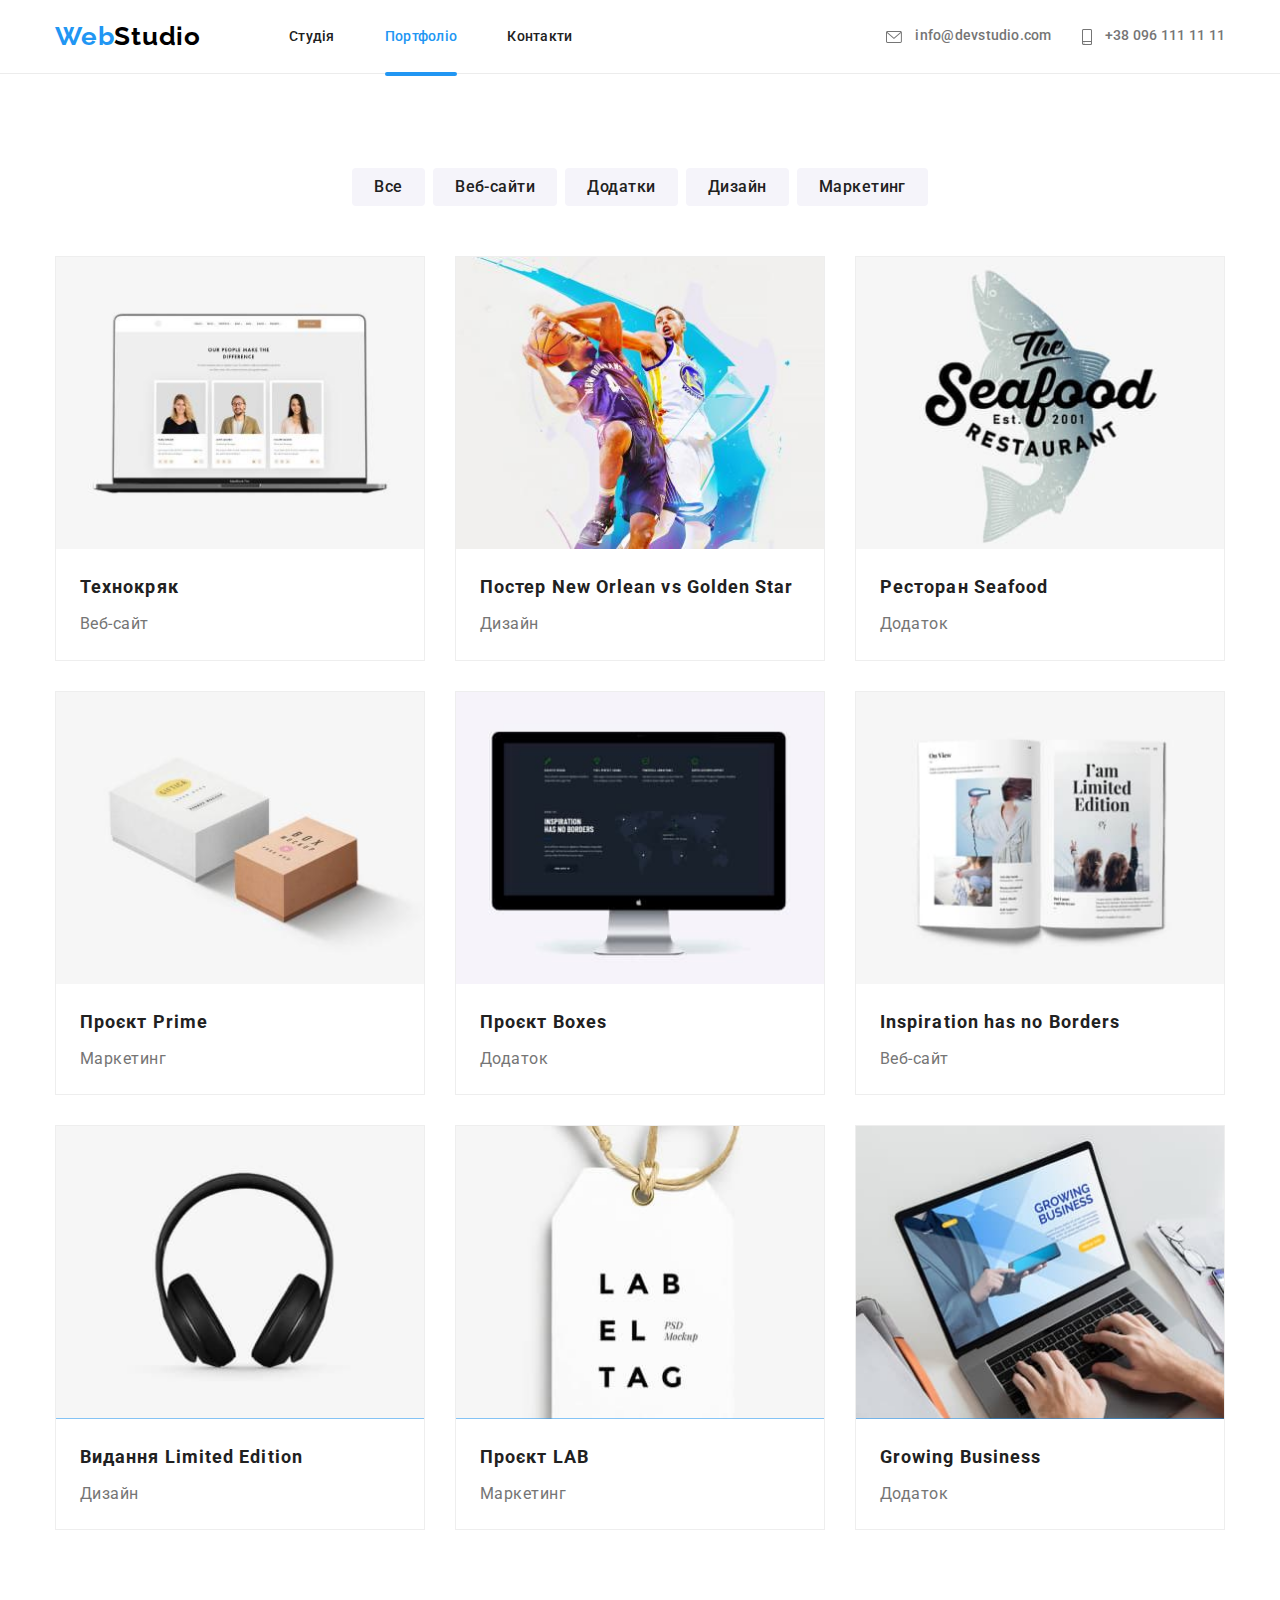
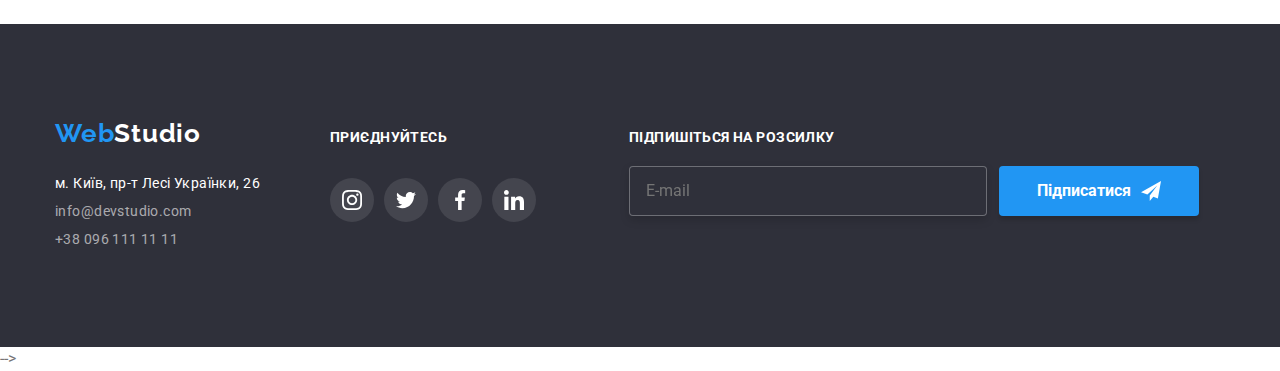
==== commit a09ef08d: "qwe" ====
--- a/portfolio.html
+++ b/portfolio.html
@@ -111,7 +111,7 @@
               </a>
             </li>
             <li class="cards-set__item">
-              <a class="cards-set__link href="">
+              <a class="cards-set__link" href="">
                 <div class="cards-set__thumb">
                   <img src="./images/img-portf3.jpg" width="370" alt="Логотип ресторану" />
                   <p class="cards-set__description">
@@ -175,10 +175,10 @@
               </a>
             </li>
 
-            <li class="cards-set__item >
-              <a class="cards-set__link" href="">
-                <div class="cards-set__thumb">
-                  <img src="./images/img-portf9.jpg" width="370" alt="Логотип" />
+            <li class="cards-set__item">
+              <a class="cards-set__link" href="">
+                <div class="cards-set__thumb">
+                  <img src="./images/img-portf9.jpg" width="370" alt="Логотип"/>
                   <p class="cards-set__description">
                     Ресурс пропонує комплексні пропозиції з різним рівнем функціоналу та сервісів.
                     Все це дозволить відвідувачу отримати вичерпні відомості про компанію чи
--- a/css/main.min.css
+++ b/css/main.min.css
@@ -1 +1 @@
-*,*::before,*::after{-webkit-box-sizing:border-box;box-sizing:border-box}h1,h2,h3,h4,h5,h6,p,ul{margin:0;padding:0}body{color:#757575;background-color:#fff;font-family:"Roboto",sans-serif;font-size:16px;font-weight:400;line-height:1.5}.container{margin-left:auto;margin-right:auto;padding-left:15px;padding-right:15px}@media screen and (min-width: 480px){.container{width:480px}}@media screen and (min-width: 768px){.container{width:768px}}@media screen and (min-width: 1200px){.container{width:1200px}}ul{list-style:none}header{background-color:#fff;font-weight:500;line-height:1.2}img{display:block;width:100%;height:auto;-o-object-fit:cover;object-fit:cover}a{text-decoration:none}.visually-hidden{position:absolute;white-space:nowrap;width:1px;height:1px;overflow:hidden;border:0;padding:0;clip:rect(0 0 0 0);-webkit-clip-path:inset(50%);clip-path:inset(50%);margin:-1px}.element{display:-webkit-box;display:-ms-flexbox;display:flex}.border{border-bottom:1px solid #ececec}.logo-studio{display:-webkit-box;display:-ms-flexbox;display:flex;-webkit-box-align:center;-ms-flex-align:center;align-items:center;color:#000;font-family:"Raleway",sans-serif;font-weight:700;font-size:24px;line-height:1.2;letter-spacing:.03em}.logo-studio__text{color:#2196f3}.site-nav__link{display:block;color:#212121;text-decoration:none;padding-top:36px;padding-bottom:36px;-webkit-transition:color 250ms cubic-bezier(0.4, 0, 0.2, 1);transition:color 250ms cubic-bezier(0.4, 0, 0.2, 1)}.site-nav__link:hover,.site-nav__link:focus{color:#2196f3}.site-nav__link--current{position:relative;color:#2196f3}.site-nav__link--current::after{position:absolute;left:0px;bottom:-1px;display:block;content:"";width:100%;height:4px;background-color:#2196f3;border-radius:2px}.site-nav{display:none;font-weight:500;font-size:14px;line-height:1.14;letter-spacing:.02em;margin-left:94px;gap:50px}.contact-link{display:none;-webkit-box-align:center;-ms-flex-align:center;align-items:center;margin-left:auto;padding-top:36px;padding-bottom:36px;font-weight:500;font-size:12px;line-height:1.17;letter-spacing:.02em}.contact-link__mail{-webkit-transition:color 250ms cubic-bezier(0.4, 0, 0.2, 1);transition:color 250ms cubic-bezier(0.4, 0, 0.2, 1)}.contact-link__phone{-webkit-transition:color 250ms cubic-bezier(0.4, 0, 0.2, 1);transition:color 250ms cubic-bezier(0.4, 0, 0.2, 1)}.contact-link__item+.contact-link__item{margin-left:40px}.contact-link__mail,.contact-link__phone{color:inherit;text-decoration:none}.contact-link__mail:hover,.contact-link__mail:focus{color:#2196f3}.contact-link__phone:hover,.contact-link__phone:focus{color:#2196f3}.header-flex{display:-webkit-box;display:-ms-flexbox;display:flex;-webkit-box-pack:justify;-ms-flex-pack:justify;justify-content:space-between;-webkit-box-flex:1;-ms-flex-positive:1;flex-grow:1}.contact-link__icon-envelope{vertical-align:middle;margin-right:10px;fill:currentColor}.hero{background-size:cover;background-position:center;background-repeat:no-repeat;text-align:center;padding:118px 0;margin:0 auto;background-image:url("../images/Hero-phone-1x.jpg"),-webkit-gradient(linear, left top, left bottom, from(rgba(47, 48, 58, 0.4)), to(rgba(47, 48, 58, 0.4)));background-image:url("../images/Hero-phone-1x.jpg"),linear-gradient(rgba(47, 48, 58, 0.4), rgba(47, 48, 58, 0.4));background-size:cover}@media(-webkit-min-device-pixel-ratio: 2), (min-resolution: 2dppx){.hero{background-image:url("../images/Hero-phone-2x.jpg")}}.hero__title{margin-bottom:30px;color:#fff;font-weight:900;font-size:26px;line-height:1.4;letter-spacing:.06em;text-transform:uppercase;max-width:696px;margin-left:auto;margin-right:auto}.hero__button{display:inline-block;min-width:216px;border-radius:4px;padding:10px 32px;color:#fff;background-color:#2196f3;border:none;font-family:inherit;font-weight:700;font-size:16px;line-height:1.9;letter-spacing:.06em;cursor:pointer;-webkit-transition:background-color 250ms cubic-bezier(0.4, 0, 0.2, 1);transition:background-color 250ms cubic-bezier(0.4, 0, 0.2, 1)}.hero__button:hover,.hero__button:focus{background-color:#188ce8}.section{padding-top:60px;padding-bottom:60px}.section-list{display:-webkit-box;display:-ms-flexbox;display:flex;-webkit-box-orient:vertical;-webkit-box-direction:normal;-ms-flex-direction:column;flex-direction:column}@media screen and (max-width: 767px){.section-list__item:not(:last-child){margin-bottom:30px}}.section-list__title{margin-bottom:10px;text-align:center;color:#212121;font-size:14px;line-height:1.14;letter-spacing:.03em;text-transform:uppercase}.section-list__caption{margin-bottom:0px;font-size:14px;line-height:2;letter-spacing:.03em}.button-features{display:-webkit-box;display:-ms-flexbox;display:flex;-webkit-box-align:center;-ms-flex-align:center;align-items:center;-webkit-box-pack:center;-ms-flex-pack:center;justify-content:center;width:100%;background-color:#f5f4fa;height:120px;border:none;margin-bottom:30px;border:4px;border-radius:4px}.doing{display:none;padding-bottom:94px}.doing-list{display:-webkit-box;display:-ms-flexbox;display:flex;gap:30px}.doing-list__item{position:relative;width:calc((100% - 60px)/3)}.doing__title{text-align:center;font-size:36px;line-height:1.2;text-align:center;letter-spacing:.03em;margin-bottom:50px;color:#212121}.doing-list__title{width:100%;height:70px;background-color:rgba(47,48,58,.8);position:absolute;bottom:-17%;display:-webkit-box;display:-ms-flexbox;display:flex;-webkit-box-align:center;-ms-flex-align:center;align-items:center;-webkit-box-pack:center;-ms-flex-pack:center;justify-content:center}.doing-list__caption{font-weight:700;font-size:14px;line-height:1.2;letter-spacing:.03em;color:#fff;text-transform:uppercase;text-align:center}.doing-list__title{margin-bottom:50px;color:#212121;font-size:36px;line-height:1.17;letter-spacing:.03em}.cards-list{display:-webkit-box;display:-ms-flexbox;display:flex;-webkit-box-orient:vertical;-webkit-box-direction:normal;-ms-flex-direction:column;flex-direction:column;gap:30px;-webkit-box-align:center;-ms-flex-align:center;align-items:center}.members{padding-top:60px;padding-bottom:60px;background-color:#f5f4fa}.members__title{margin-bottom:30px;text-align:center;color:#212121;font-size:36px}.cards-list__info{padding-top:30px;padding-bottom:30px}.cards-list__name{text-align:center;margin-bottom:10px;color:#212121;font-weight:500;font-size:16px;line-height:1.2;letter-spacing:.03em}.cards-list__position{width:calc((100% - 30px)/1);background-color:#fff;-webkit-box-shadow:0px 1px 3px rgba(0,0,0,.12),0px 1px 1px rgba(0,0,0,.14),0px 2px 1px rgba(0,0,0,.2);box-shadow:0px 1px 3px rgba(0,0,0,.12),0px 1px 1px rgba(0,0,0,.14),0px 2px 1px rgba(0,0,0,.2);border-radius:0px 0px 4px 4px}.cards-list__content{text-align:center;font-size:16px;line-height:1.2;letter-spacing:.03em;margin-bottom:16px}.soc-list{display:-webkit-box;display:-ms-flexbox;display:flex;-webkit-box-pack:center;-ms-flex-pack:center;justify-content:center;gap:10px}.soc-list__link{width:44px;height:44px;display:-webkit-box;display:-ms-flexbox;display:flex;-webkit-box-align:center;-ms-flex-align:center;align-items:center;-webkit-box-pack:center;-ms-flex-pack:center;justify-content:center;border-radius:50%;-webkit-transition:background-color 250ms cubic-bezier(0.4, 0, 0.2, 1);transition:background-color 250ms cubic-bezier(0.4, 0, 0.2, 1)}.soc-list__icon{fill:#afb1b8;-webkit-transition:fill 250ms cubic-bezier(0.4, 0, 0.2, 1);transition:fill 250ms cubic-bezier(0.4, 0, 0.2, 1)}.soc-list__link:hover,.soc-list__link:focus{background-color:#2196f3}.soc-list__link:hover .soc-list__icon,.soc-list__link:focus .soc-list__icon{fill:#fff}.clients-title{margin-bottom:50px;text-align:center;color:#212121;font-size:36px}.clients{padding-top:60px;padding-bottom:60px}.clients-list__item{width:calc((100% - 30px)/2)}.clients-list__link{width:100%;height:92px;border:1px solid #afb1b8;display:-webkit-box;display:-ms-flexbox;display:flex;-webkit-box-align:center;-ms-flex-align:center;align-items:center;-webkit-box-pack:center;-ms-flex-pack:center;justify-content:center;border-radius:5px;fill:#afb1b8;-webkit-transition:border-color 250ms cubic-bezier(0.4, 0, 0.2, 1),fill 500ms cubic-bezier(0.4, 0, 0.2, 1);transition:border-color 250ms cubic-bezier(0.4, 0, 0.2, 1),fill 500ms cubic-bezier(0.4, 0, 0.2, 1)}.clients-list__link:hover,.clients-list__link:focus{border-color:#2196f3;fill:#2196f3}.clients-list{display:-webkit-box;display:-ms-flexbox;display:flex;gap:30px;-webkit-box-orient:horizontal;-webkit-box-direction:normal;-ms-flex-direction:row;flex-direction:row;-ms-flex-wrap:wrap;flex-wrap:wrap}.footer{display:block;padding-top:94px;padding-bottom:94px;background-color:#2f303a;margin-left:auto;margin-right:auto}.footer__logo-studio{color:#fff;margin-bottom:20px}.logo-studio__text{color:#2196f3}.footer-meta__info{margin-bottom:9px;color:#fff;font-size:14px;line-height:2;letter-spacing:.03em;font-style:normal;margin-bottom:9px;font-style:normal}.footer-meta__link--upper{margin-bottom:9px}.footer-meta__link{margin-bottom:9px;color:rgba(255,255,255,.6);font-size:14px;line-height:2;letter-spacing:.03em;font-style:normal;-webkit-transition:color 500ms cubic-bezier(0.4, 0, 0.2, 1);transition:color 500ms cubic-bezier(0.4, 0, 0.2, 1)}.footer-meta__link:hover,.footer-meta__link:focus{color:#2196f3}.footer-social__link{display:-webkit-box;display:-ms-flexbox;display:flex;-webkit-box-align:center;-ms-flex-align:center;align-items:center;-webkit-box-pack:center;-ms-flex-pack:center;justify-content:center;width:44px;height:44px;background-color:rgba(255,255,255,.1);border-radius:50%;-webkit-transition:background-color 250ms cubic-bezier(0.4, 0, 0.2, 1);transition:background-color 250ms cubic-bezier(0.4, 0, 0.2, 1)}.footer-social{display:-webkit-box;display:-ms-flexbox;display:flex;-webkit-box-pack:center;-ms-flex-pack:center;justify-content:center;gap:10px}.footer-social__icon{fill:#fff;-webkit-transition:fill 250ms cubic-bezier(0.4, 0, 0.2, 1);transition:fill 250ms cubic-bezier(0.4, 0, 0.2, 1)}.footer-social__link:hover,.footer-social__link:focus{background-color:#2196f3}.footer-general-box{display:-webkit-box;display:-ms-flexbox;display:flex;-webkit-box-align:baseline;-ms-flex-align:baseline;align-items:baseline}.footer-social-title{margin-bottom:32px;color:#fff;font-family:"Roboto",sans-serif;font-weight:700;font-size:14px;line-height:1.2;letter-spacing:.03em}.footer-form{display:-webkit-box;display:-ms-flexbox;display:flex;-webkit-box-align:center;-ms-flex-align:center;align-items:center;-webkit-box-pack:center;-ms-flex-pack:center;justify-content:center}.footer-button{display:-webkit-box;display:-ms-flexbox;display:flex;-webkit-box-pack:center;-ms-flex-pack:center;justify-content:center;-webkit-box-align:center;-ms-flex-align:center;align-items:center;border:none;border-color:#2196f3;margin-left:12px;font-weight:700;width:200px;height:50px;background:#2196f3;-webkit-box-shadow:0px 4px 4px rgba(0,0,0,.15);box-shadow:0px 4px 4px rgba(0,0,0,.15);border-radius:4px;font-size:16px;line-height:1.9;color:#fff}.footer-button__icon{margin-left:10px}.footer-field-label{font-weight:700;font-size:14px;line-height:1.2;letter-spacing:.03em;text-transform:uppercase;color:#fff;margin-bottom:20px}.footer-form__input{padding:15px 16px;background-color:#2f303a;width:358px;height:50px;border:1px solid rgba(255,255,255,.3);-webkit-filter:drop-shadow(0px 4px 4px rgba(0, 0, 0, 0.15));filter:drop-shadow(0px 4px 4px rgba(0, 0, 0, 0.15));border-radius:4px}.footer-form__input:focus,.footer-form__input:hover{border-color:#2196f3;fill:#2196f3}.backdrop{position:fixed;background-color:rgba(0,0,0,.2);top:0;left:0;width:100%;height:100%;opacity:1;-webkit-transition:opacity 250ms cubic-bezier(0.4, 0, 0.2, 1);transition:opacity 250ms cubic-bezier(0.4, 0, 0.2, 1)}.modal{position:absolute;top:50%;left:50%;-webkit-transform:translate(-50%, -50%) scale(1);transform:translate(-50%, -50%) scale(1);border-radius:4px;width:528px;background-color:#fff;-webkit-box-shadow:0px 1px 3px rgba(0,0,0,.12),0px 1px 1px rgba(0,0,0,.14),0px 2px 1px rgba(0,0,0,.2);box-shadow:0px 1px 3px rgba(0,0,0,.12),0px 1px 1px rgba(0,0,0,.14),0px 2px 1px rgba(0,0,0,.2);-webkit-transition:-webkit-transform 250ms cubic-bezier(0.4, 0, 0.2, 1);transition:-webkit-transform 250ms cubic-bezier(0.4, 0, 0.2, 1);transition:transform 250ms cubic-bezier(0.4, 0, 0.2, 1);transition:transform 250ms cubic-bezier(0.4, 0, 0.2, 1), -webkit-transform 250ms cubic-bezier(0.4, 0, 0.2, 1)}.backdrop.is-hidden .modal{-webkit-transform:translate(-50%, -50%) scale(1);transform:translate(-50%, -50%) scale(1)}.backdrop.is-hidden{opacity:0;pointer-events:none}.modal-button{position:absolute;margin:8px;background-color:#fff;border-color:rgba(0,0,0,.1);right:0;top:0;width:30px;height:30px;border-radius:50%}.modal-button:hover,.modal-button:focus .vector-close{fill:#2196f3}.modal-button__close{position:absolute;top:50%;left:50%;-webkit-transform:translate(-50%, -50%);transform:translate(-50%, -50%);cursor:pointer}.js-form__comment-textarea{width:100%;height:120px;resize:none;padding:16px 12px;border:1px solid rgba(33,33,33,.2);border-radius:4px;outline:none;-webkit-transition:border-color 500ms cubic-bezier(0.4, 0, 0.2, 1);transition:border-color 500ms cubic-bezier(0.4, 0, 0.2, 1);margin-bottom:20px;outline:none}.js-form{width:528px;padding-bottom:40px;padding-left:40px;padding-right:40px;padding-top:40px;margin-left:auto;margin-right:auto}.js-form__title{margin-bottom:12px;font-weight:700;font-size:20px;line-height:1.3;text-align:center;letter-spacing:.03em;color:var(--secondary-title-color)}.js-form__field{display:-webkit-box;display:-ms-flexbox;display:flex;-webkit-box-orient:vertical;-webkit-box-direction:normal;-ms-flex-direction:column;flex-direction:column;-webkit-transition:fill 250ms cubic-bezier(0.4, 0, 0.2, 1);transition:fill 250ms cubic-bezier(0.4, 0, 0.2, 1);margin-bottom:10px}.js-form__input{position:relative;border:1px solid rgba(33,33,33,.2);border-radius:4px;width:448px;height:40px;padding-left:40px;background-color:rgba(0,0,0,0);outline:none;-webkit-transition:border-color 250ms cubic-bezier(0.4, 0, 0.2, 1);transition:border-color 250ms cubic-bezier(0.4, 0, 0.2, 1)}.js-form__input:hover,.js-form__comment-textarea:hover,.js-form__input:focus,.js-form__comment-textarea:focus{border-color:#2196f3}.js-form__label{font-size:12px;line-height:1.2;letter-spacing:.01em;margin-bottom:4px}.js-form__icon{position:absolute;top:50%;-webkit-transform:translateY(-50%);transform:translateY(-50%);left:14px;-webkit-transition:fill 250ms cubic-bezier(0.4, 0, 0.2, 1);transition:fill 250ms cubic-bezier(0.4, 0, 0.2, 1);z-index:-1;pointer-events:none}.js-form__input:hover+.js-form__icon,.js-form__input:focus+.js-form__icon{fill:#2196f3}.js-form__relative-for-svg{position:relative}.form-submit-button{display:block;margin:0 auto;font-family:inherit;font-weight:700;font-size:16px;line-height:1.9;letter-spacing:.06em;border:none;width:200px;cursor:pointer;height:50px;background-color:#2196f3;border-radius:4px;color:#fff;border-color:#2196f3;-webkit-transition:background-color 250ms cubic-bezier(0.4, 0, 0.2, 1);transition:background-color 250ms cubic-bezier(0.4, 0, 0.2, 1)}.form-submit-button:focus,.form-submit-button:hover{background-color:#188ce8}.js-checkbox__link{color:#2196f3;text-decoration:underline;margin-left:3px}.js-checkbox__input{-webkit-appearance:none;-moz-appearance:none;appearance:none}.js-checkbox__input:checked+.js-checkbox__check-mark{background-color:#2196f3;background-size:contain;background-origin:border-box;border:none}.js-checkbox__check-mark{display:-webkit-box;display:-ms-flexbox;display:flex;width:16px;height:15px;border:3px solid #212121;border-radius:3px;margin-right:9px}.js-checkbox{margin-bottom:30px}.js-checkbox__label{display:-webkit-box;display:-ms-flexbox;display:flex;-webkit-box-align:center;-ms-flex-align:center;align-items:center;-webkit-box-pack:center;-ms-flex-pack:center;justify-content:center}.buttons-set__item{display:block;border-radius:4px;border:rgba(0,0,0,0);min-width:73px;padding:6px 22px;color:var(--secondary-title-color);background-color:#f5f4fa;-webkit-box-shadow:0px,2px rgba(0,0,0,.12);box-shadow:0px,2px rgba(0,0,0,.12);font-family:inherit;font-weight:500;font-size:16px;line-height:1.6;text-align:center;letter-spacing:.03em;cursor:pointer;-webkit-transition:background-color 250ms cubic-bezier(0.4, 0, 0.2, 1),color 250ms cubic-bezier(0.4, 0, 0.2, 1),-webkit-box-shadow 250ms cubic-bezier(0.4, 0, 0.2, 1);transition:background-color 250ms cubic-bezier(0.4, 0, 0.2, 1),color 250ms cubic-bezier(0.4, 0, 0.2, 1),-webkit-box-shadow 250ms cubic-bezier(0.4, 0, 0.2, 1);transition:background-color 250ms cubic-bezier(0.4, 0, 0.2, 1),color 250ms cubic-bezier(0.4, 0, 0.2, 1),box-shadow 250ms cubic-bezier(0.4, 0, 0.2, 1);transition:background-color 250ms cubic-bezier(0.4, 0, 0.2, 1),color 250ms cubic-bezier(0.4, 0, 0.2, 1),box-shadow 250ms cubic-bezier(0.4, 0, 0.2, 1),-webkit-box-shadow 250ms cubic-bezier(0.4, 0, 0.2, 1)}.buttons-set__item:hover,.buttons-set__item:focus{color:#fff;background-color:#2196f3;-webkit-box-shadow:0px 3px 1px rgba(0,0,0,.1),0px 1px 2px rgba(0,0,0,.08),0px 2px 2px rgba(0,0,0,.12);box-shadow:0px 3px 1px rgba(0,0,0,.1),0px 1px 2px rgba(0,0,0,.08),0px 2px 2px rgba(0,0,0,.12)}.buttons-set{display:-webkit-box;display:-ms-flexbox;display:flex;gap:8px;margin-top:0px;margin-bottom:50px;padding:0px;-webkit-box-pack:center;-ms-flex-pack:center;justify-content:center}.promo{padding-top:94px;padding-bottom:94px;background-color:#fff}.cards-set{display:-webkit-box;display:-ms-flexbox;display:flex;-ms-flex-wrap:wrap;flex-wrap:wrap;gap:30px;margin-top:0px;margin-bottom:0px;padding:0px}.cards-set__item{background-color:#fff;width:370px;border:1px solid;color:#eee}.cards-set__link{display:block;-webkit-transition:-webkit-box-shadow 250ms cubic-bezier(0.4, 0, 0.2, 1);transition:-webkit-box-shadow 250ms cubic-bezier(0.4, 0, 0.2, 1);transition:box-shadow 250ms cubic-bezier(0.4, 0, 0.2, 1);transition:box-shadow 250ms cubic-bezier(0.4, 0, 0.2, 1), -webkit-box-shadow 250ms cubic-bezier(0.4, 0, 0.2, 1)}.cards-set__link:hover,.cards-set__link:focus{-webkit-box-shadow:0px 1px 1px rgba(0,0,0,.12),0px 4px 4px rgba(0,0,0,.06),1px 4px 6px rgba(0,0,0,.16);box-shadow:0px 1px 1px rgba(0,0,0,.12),0px 4px 4px rgba(0,0,0,.06),1px 4px 6px rgba(0,0,0,.16)}.cards-set__thumb{position:relative;overflow:hidden}.cards-set__thumb::before{position:absolute;display:inline-block;content:"";width:100%;height:100%;background-color:rgba(33,150,243,.9);-webkit-transform:translateY(100%);transform:translateY(100%);-webkit-transition:-webkit-transform 250ms cubic-bezier(0.4, 0, 0.2, 1);transition:-webkit-transform 250ms cubic-bezier(0.4, 0, 0.2, 1);transition:transform 250ms cubic-bezier(0.4, 0, 0.2, 1);transition:transform 250ms cubic-bezier(0.4, 0, 0.2, 1), -webkit-transform 250ms cubic-bezier(0.4, 0, 0.2, 1)}.cards-set__description{position:absolute;width:100%;height:100%;padding:63px 24px;top:50%;left:50%;-webkit-transform:translate(-50%, -50%);transform:translate(-50%, -50%);opacity:0;font-family:"Roboto";font-style:normal;font-weight:400;font-size:18px;line-height:1.6;letter-spacing:.03em;color:#fff;-webkit-transition:opacity 250ms cubic-bezier(0.4, 0, 0.2, 1);transition:opacity 250ms cubic-bezier(0.4, 0, 0.2, 1)}.cards-set__caption{color:#212121;text-decoration:none;font-size:18px;line-height:2;letter-spacing:.06em;margin-bottom:4px}.cards-set__part{padding:20px 24px}.cards-set__title{color:#757575;font-size:16px;line-height:1.9;letter-spacing:.03em}.cards-set__item:hover .cards-set__thumb::before,.cards-set__item:focus .cards-set__thumb::before{-webkit-transform:translateY(0%);transform:translateY(0%)}.cards-set__item:hover .cards-set__description,.cards-set__item:focus .cards-set__description{opacity:1}@media screen and (max-width: 767px){.buttons-set{-webkit-box-orient:horizontal;-webkit-box-direction:normal;-ms-flex-direction:row;flex-direction:row;-ms-flex-wrap:wrap;flex-wrap:wrap;-webkit-box-pack:start;-ms-flex-pack:start;justify-content:flex-start}.promo{padding-top:60px;padding-bottom:60px}}.cards-set{-webkit-box-pack:center;-ms-flex-pack:center;justify-content:center}@media screen and (min-width: 768px)and (max-width: 1199px){.cards-set__item{width:calc((100% - 60px)/2)}.promo{padding-top:60px;padding-bottom:60px}.cards-set{-webkit-box-pack:start;-ms-flex-pack:start;justify-content:flex-start}}.mobile-menu{position:fixed;top:0;left:0;width:480px;overflow:hidden;background-color:#fff;padding:40px 48px;display:none;-webkit-box-shadow:0px 4px 8px rgba(0,0,0,.04),0px 2px 4px rgba(0,0,0,.08),0px 1px 3px rgba(0,0,0,.16);box-shadow:0px 4px 8px rgba(0,0,0,.04),0px 2px 4px rgba(0,0,0,.08),0px 1px 3px rgba(0,0,0,.16)}.mobile-menu.is-open{display:-webkit-box;display:-ms-flexbox;display:flex}.mobile-menu__close-button{position:absolute;top:21px;right:25px;border:none;background-color:#fff}.mobile-menu__item:not(:last-child){margin-bottom:35px}.mobile-menu__link.mobile-menu__link--current{color:#2196f3}.mobile-menu__nav{margin-bottom:302px}.mobile-menu__link{font-weight:500;font-size:40px;line-height:1.18;letter-spacing:.02em;margin-bottom:35px;color:#212121}.mobile-contact__phone{text-decoration:none;font-weight:500;font-size:34px;line-height:1.8;color:#2196f3;margin-bottom:32px}.mobile-contact__mail{font-weight:500;font-size:24px;line-height:1.17;letter-spacing:.02em;color:#757575}.mobile-box-two{margin-bottom:64px}.mobile-soc__line{width:22px;height:0px;color:#2196f3;border:1px solid rgba(33,33,33,.2);-webkit-transform:rotate(90deg);transform:rotate(90deg);margin-left:10px;margin-right:10px}.mobile-soc{display:-webkit-box;display:-ms-flexbox;display:flex;-webkit-box-align:center;-ms-flex-align:center;align-items:center}.mobile-soc__link{font-weight:500;font-size:18px;line-height:1.22;letter-spacing:.02em;color:#2196f3}.mobile-soc__icon{fill:#2196f3}.mobile-menu__close-button:hover .mobile-menu__icon{fill:#2196f3}.border__burger-menu{border:none;background-color:#fff}.border__burger-menu:hover,.border__burger-menu:focus .border__icon{fill:#2196f3}@media screen and (min-width: 768px){.header-flex{padding-top:21px;padding-bottom:21px;-webkit-box-align:center;-ms-flex-align:center;align-items:center}}@media screen and (min-width: 768px){.header-flex{-webkit-box-flex:0;-ms-flex-positive:0;flex-grow:0}}@media screen and (min-width: 480px){.site-nav__link--current::after{bottom:-31px}}@media screen and (min-width: 768px){.border__burger-menu{display:none}}@media screen and (min-width: 768px){.site-nav{display:-webkit-box;display:-ms-flexbox;display:flex;margin-left:88px}}@media screen and (min-width: 768px){.site-nav__link{padding:0}}@media screen and (min-width: 768px){.contact-link{display:-webkit-box;display:-ms-flexbox;display:flex;-webkit-box-orient:vertical;-webkit-box-direction:normal;-ms-flex-direction:column;flex-direction:column;gap:10px;margin-left:auto;-webkit-box-align:baseline;-ms-flex-align:baseline;align-items:baseline;font-size:12px;padding:0}}@media screen and (min-width: 768px){.element{-webkit-box-align:center;-ms-flex-align:center;align-items:center}}@media screen and (min-width: 768px){.contact-link__item+.contact-link__item{margin-left:0px}}@media screen and (min-width: 1200px){.contact-link{-webkit-box-orient:inherit;-webkit-box-direction:inherit;-ms-flex-direction:inherit;flex-direction:inherit;gap:30px}}@media screen and (min-width: 1200px){.contact-link__mail,.contact-link__phone{font-size:14px;line-height:1.14}}@media screen and (min-width: 1200px){.logo-studio{font-size:26px}}@media(min-width: 768px){.hero{background-image:-webkit-gradient(linear, left top, left bottom, from(rgba(47, 48, 58, 0.4)), to(rgba(47, 48, 58, 0.4))),url("../../images/Hero-tablet-1x.jpg");background-image:linear-gradient(rgba(47, 48, 58, 0.4), rgba(47, 48, 58, 0.4)),url("../../images/Hero-tablet-1x.jpg")}}@media(min-width: 768px)and (-webkit-min-device-pixel-ratio: 2),(min-width: 768px)and (min-resolution: 2dppx),(min-width: 768px)and (min-device-pixel-ratio: 2),(min-width: 768px)and (min-resolution: 192dpi){.hero{background-image:-webkit-gradient(linear, left top, left bottom, from(rgba(47, 48, 58, 0.4)), to(rgba(47, 48, 58, 0.4))),url("../../images/Hero-tablet-2x.jpg");background-image:linear-gradient(rgba(47, 48, 58, 0.4), rgba(47, 48, 58, 0.4)),url("../../images/Hero-tablet-2x.jpg")}}@media(min-width: 1200px){.hero{background-image:-webkit-gradient(linear, left top, left bottom, from(rgba(47, 48, 58, 0.4)), to(rgba(47, 48, 58, 0.4))),url("../../images/Hero-desktop-1x.jpg");background-image:linear-gradient(rgba(47, 48, 58, 0.4), rgba(47, 48, 58, 0.4)),url("../../images/Hero-desktop-1x.jpg")}}@media(min-width: 1200px)and (-webkit-min-device-pixel-ratio: 2),(min-width: 1200px)and (min-resolution: 2dppx),(min-width: 1200px)and (min-device-pixel-ratio: 2),(min-width: 1200px)and (min-resolution: 192dpi){.hero{background-image:-webkit-gradient(linear, left top, left bottom, from(rgba(47, 48, 58, 0.4)), to(rgba(47, 48, 58, 0.4))),url("../../images/Hero-desktop-2x.jpg");background-image:linear-gradient(rgba(47, 48, 58, 0.4), rgba(47, 48, 58, 0.4)),url("../../images/Hero-desktop-2x.jpg")}}@media(min-width: 1200px){.hero{padding:200px 0}}@media(min-width: 1200px){.hero__title{font-size:44px}}@media screen and (min-width: 768px){.section-list{margin:-15px}}@media screen and (min-width: 768px){.section-list__item{width:calc((100% - 60px)/2);margin:15px}}@media screen and (min-width: 1200px){.section-list__item{width:calc((100% - 90px)/4)}}@media screen and (min-width: 768px){.section-list{-webkit-box-orient:horizontal;-webkit-box-direction:normal;-ms-flex-direction:row;flex-direction:row;-ms-flex-wrap:wrap;flex-wrap:wrap}}@media screen and (min-width: 1200px){.section-list{-webkit-box-orient:horizontal;-webkit-box-direction:normal;-ms-flex-direction:row;flex-direction:row;-ms-flex-wrap:nowrap;flex-wrap:nowrap}}@media screen and (min-width: 1200px){.section{padding-top:94px;padding-bottom:94px}}@media screen and (min-width: 1200px){.doing{display:block}}@media screen and (min-width: 768px){.cards-list{-webkit-box-orient:horizontal;-webkit-box-direction:normal;-ms-flex-direction:row;flex-direction:row;-ms-flex-wrap:wrap;flex-wrap:wrap}.cards-list__position{width:calc((100% - 60px)/2)}}@media screen and (min-width: 1200px){.cards-list{-webkit-box-orient:horizontal;-webkit-box-direction:normal;-ms-flex-direction:row;flex-direction:row}.cards-list__position{width:calc((100% - 90px)/4)}.members{padding-top:94px;padding-bottom:94px}.members__title{margin-bottom:50px}}@media screen and (min-width: 768px){.clients-list__item{width:calc((100% - 60px)/3)}}@media screen and (min-width: 1200px){.clients{padding-top:94px;padding-bottom:94px}.clients-list__item{width:calc((100% - 150px)/6)}}@media screen and (max-width: 767px){.footer{padding-top:60px;padding-bottom:60px}.footer-box-one{width:100%}.footer-general-box{-webkit-box-orient:vertical;-webkit-box-direction:normal;-ms-flex-direction:column;flex-direction:column}.footer-social-title{text-align:center}.footer-box-two{width:100%;margin-bottom:60px}.logo-studio.footer__logo-studio{-webkit-box-pack:center;-ms-flex-pack:center;justify-content:center}.adress-link{text-align:center;margin-bottom:50px}.footer-form{-webkit-box-orient:vertical;-webkit-box-direction:normal;-ms-flex-direction:column;flex-direction:column}.footer-form__input{width:100%;margin-bottom:20px}.footer-form__field{width:100%}.footer-three-box{width:100%}.footer-field-label{text-align:center}.footer-button{margin-left:0px}}@media screen and (min-width: 768px)and (max-width: 1199px){.footer-general-box{display:-webkit-box;display:-ms-flexbox;display:flex;-webkit-box-orient:horizontal;-webkit-box-direction:normal;-ms-flex-direction:row;flex-direction:row;-ms-flex-wrap:wrap;flex-wrap:wrap;-webkit-box-pack:justify;-ms-flex-pack:justify;justify-content:space-between}.footer-social-title{text-align:center}.logo-studio.footer__logo-studio{-webkit-box-pack:center;-ms-flex-pack:center;justify-content:center}.footer-meta{text-align:center}.footer-three-box{margin-top:60px;margin-left:auto;margin-right:auto}.footer-three-box .footer-field-label{text-align:center}.footer-form{-webkit-box-orient:vertical;-webkit-box-direction:normal;-ms-flex-direction:column;flex-direction:column}.footer-form__input{margin-bottom:30px}.footer-form__field{width:100%}}@media screen and (min-width: 1200px){.footer-box-two{margin-left:70px}.footer-three-box{margin-left:93px}}/*# sourceMappingURL=main.min.css.map */+*,*::before,*::after{-webkit-box-sizing:border-box;box-sizing:border-box}h1,h2,h3,h4,h5,h6,p,ul{margin:0;padding:0}body{color:#757575;background-color:#fff;font-family:"Roboto",sans-serif;font-size:16px;font-weight:400;line-height:1.5}.container{margin-left:auto;margin-right:auto;padding-left:15px;padding-right:15px}@media screen and (min-width: 480px){.container{width:480px}}@media screen and (min-width: 768px){.container{width:768px}}@media screen and (min-width: 1200px){.container{width:1200px}}@media screen and (min-width: 480px){.hero{width:480px}}@media screen and (min-width: 768px){.hero{width:768px}}@media screen and (min-width: 1200px){.hero{width:1200px}}ul{list-style:none}header{background-color:#fff;font-weight:500;line-height:1.2}img{display:block;width:100%;height:auto;-o-object-fit:cover;object-fit:cover}a{text-decoration:none}.visually-hidden{position:absolute;white-space:nowrap;width:1px;height:1px;overflow:hidden;border:0;padding:0;clip:rect(0 0 0 0);-webkit-clip-path:inset(50%);clip-path:inset(50%);margin:-1px}.element{display:-webkit-box;display:-ms-flexbox;display:flex}.border{border-bottom:1px solid #ececec}.logo-studio{display:-webkit-box;display:-ms-flexbox;display:flex;-webkit-box-align:center;-ms-flex-align:center;align-items:center;color:#000;font-family:"Raleway",sans-serif;font-weight:700;font-size:24px;line-height:1.2;letter-spacing:.03em}.logo-studio__text{color:#2196f3}.site-nav__link{display:block;color:#212121;text-decoration:none;padding-top:36px;padding-bottom:36px;-webkit-transition:color 250ms cubic-bezier(0.4, 0, 0.2, 1);transition:color 250ms cubic-bezier(0.4, 0, 0.2, 1)}.site-nav__link:hover,.site-nav__link:focus{color:#2196f3}.site-nav__link--current{position:relative;color:#2196f3}.site-nav__link--current::after{position:absolute;left:0px;bottom:-1px;display:block;content:"";width:100%;height:4px;background-color:#2196f3;border-radius:2px}.site-nav{display:none;font-weight:500;font-size:14px;line-height:1.14;letter-spacing:.02em;margin-left:94px;gap:50px}.contact-link{display:none;-webkit-box-align:center;-ms-flex-align:center;align-items:center;margin-left:auto;padding-top:36px;padding-bottom:36px;font-weight:500;font-size:12px;line-height:1.17;letter-spacing:.02em}.contact-link__mail{-webkit-transition:color 250ms cubic-bezier(0.4, 0, 0.2, 1);transition:color 250ms cubic-bezier(0.4, 0, 0.2, 1)}.contact-link__phone{-webkit-transition:color 250ms cubic-bezier(0.4, 0, 0.2, 1);transition:color 250ms cubic-bezier(0.4, 0, 0.2, 1)}.contact-link__item+.contact-link__item{margin-left:40px}.contact-link__mail,.contact-link__phone{color:inherit;text-decoration:none}.contact-link__mail:hover,.contact-link__mail:focus{color:#2196f3}.contact-link__phone:hover,.contact-link__phone:focus{color:#2196f3}.header-flex{display:-webkit-box;display:-ms-flexbox;display:flex;-webkit-box-pack:justify;-ms-flex-pack:justify;justify-content:space-between;-webkit-box-flex:1;-ms-flex-positive:1;flex-grow:1}.contact-link__icon-envelope{vertical-align:middle;margin-right:10px;fill:currentColor}.hero{background-size:cover;background-position:center;background-repeat:no-repeat;text-align:center;padding:118px 0;margin:0 auto;background-image:-webkit-gradient(linear, left top, left bottom, from(rgba(47, 48, 58, 0.4)), to(rgba(47, 48, 58, 0.4))),url("../images/Hero-phone-1x.jpg");background-image:linear-gradient(rgba(47, 48, 58, 0.4), rgba(47, 48, 58, 0.4)),url("../images/Hero-phone-1x.jpg");background-size:cover}@media(-webkit-min-device-pixel-ratio: 2),(min-resolution: 2dppx),(min-device-pixel-ratio: 2),(min-resolution: 192dpi){.hero{background-image:-webkit-gradient(linear, left top, left bottom, from(rgba(47, 48, 58, 0.4)), to(rgba(47, 48, 58, 0.4))),url("../images/Hero-phone-2x.jpg");background-image:linear-gradient(rgba(47, 48, 58, 0.4), rgba(47, 48, 58, 0.4)),url("../images/Hero-phone-2x.jpg")}}.hero__title{margin-bottom:30px;color:#fff;font-weight:900;font-size:26px;line-height:1.4;letter-spacing:.06em;text-transform:uppercase;max-width:696px;margin-left:auto;margin-right:auto}.hero__button{display:inline-block;min-width:216px;border-radius:4px;padding:10px 32px;color:#fff;background-color:#2196f3;border:none;font-family:inherit;font-weight:700;font-size:16px;line-height:1.9;letter-spacing:.06em;cursor:pointer;-webkit-transition:background-color 250ms cubic-bezier(0.4, 0, 0.2, 1);transition:background-color 250ms cubic-bezier(0.4, 0, 0.2, 1)}.hero__button:hover,.hero__button:focus{background-color:#188ce8}.section{padding-top:60px;padding-bottom:60px}.section-list{display:-webkit-box;display:-ms-flexbox;display:flex;-webkit-box-orient:vertical;-webkit-box-direction:normal;-ms-flex-direction:column;flex-direction:column}@media screen and (max-width: 767px){.section-list__item:not(:last-child){margin-bottom:30px}}.section-list__title{margin-bottom:10px;color:#212121;font-size:14px;line-height:1.14;letter-spacing:.03em;text-transform:uppercase}.section-list__caption{margin-bottom:0px;font-size:14px;line-height:2;letter-spacing:.03em}.button-features{display:-webkit-box;display:-ms-flexbox;display:flex;-webkit-box-align:center;-ms-flex-align:center;align-items:center;-webkit-box-pack:center;-ms-flex-pack:center;justify-content:center;width:100%;background-color:#f5f4fa;height:120px;border:none;margin-bottom:30px;border:4px;border-radius:4px}.doing{display:none;padding-bottom:94px}.doing-list{display:-webkit-box;display:-ms-flexbox;display:flex;gap:30px}.doing-list__item{position:relative;width:calc((100% - 60px)/3)}.doing__title{text-align:center;font-size:36px;line-height:1.2;text-align:center;letter-spacing:.03em;margin-bottom:50px;color:#212121}.doing-list__title{width:100%;height:70px;background-color:rgba(47,48,58,.8);position:absolute;bottom:-17%;display:-webkit-box;display:-ms-flexbox;display:flex;-webkit-box-align:center;-ms-flex-align:center;align-items:center;-webkit-box-pack:center;-ms-flex-pack:center;justify-content:center}.doing-list__caption{font-weight:700;font-size:14px;line-height:1.2;letter-spacing:.03em;color:#fff;text-transform:uppercase;text-align:center}.doing-list__title{margin-bottom:50px;color:#212121;font-size:36px;line-height:1.17;letter-spacing:.03em}.cards-list{display:-webkit-box;display:-ms-flexbox;display:flex;-webkit-box-orient:vertical;-webkit-box-direction:normal;-ms-flex-direction:column;flex-direction:column;gap:30px;-webkit-box-align:center;-ms-flex-align:center;align-items:center}.members{padding-top:60px;padding-bottom:60px;background-color:#f5f4fa}.members__title{margin-bottom:30px;text-align:center;color:#212121;font-size:36px}.cards-list__info{padding-top:30px;padding-bottom:30px}.cards-list__name{text-align:center;margin-bottom:10px;color:#212121;font-weight:500;font-size:16px;line-height:1.2;letter-spacing:.03em}.cards-list__position{width:calc((100% - 30px)/1);background-color:#fff;-webkit-box-shadow:0px 1px 3px rgba(0,0,0,.12),0px 1px 1px rgba(0,0,0,.14),0px 2px 1px rgba(0,0,0,.2);box-shadow:0px 1px 3px rgba(0,0,0,.12),0px 1px 1px rgba(0,0,0,.14),0px 2px 1px rgba(0,0,0,.2);border-radius:0px 0px 4px 4px}.cards-list__content{text-align:center;font-size:16px;line-height:1.2;letter-spacing:.03em;margin-bottom:16px}.soc-list{display:-webkit-box;display:-ms-flexbox;display:flex;-webkit-box-pack:center;-ms-flex-pack:center;justify-content:center;gap:10px}.soc-list__link{width:44px;height:44px;display:-webkit-box;display:-ms-flexbox;display:flex;-webkit-box-align:center;-ms-flex-align:center;align-items:center;-webkit-box-pack:center;-ms-flex-pack:center;justify-content:center;border-radius:50%;-webkit-transition:background-color 250ms cubic-bezier(0.4, 0, 0.2, 1);transition:background-color 250ms cubic-bezier(0.4, 0, 0.2, 1)}.soc-list__icon{fill:#afb1b8;-webkit-transition:fill 250ms cubic-bezier(0.4, 0, 0.2, 1);transition:fill 250ms cubic-bezier(0.4, 0, 0.2, 1)}.soc-list__link:hover,.soc-list__link:focus{background-color:#2196f3}.soc-list__link:hover .soc-list__icon,.soc-list__link:focus .soc-list__icon{fill:#fff}.clients-title{margin-bottom:50px;text-align:center;color:#212121;font-size:36px}.clients{padding-top:60px;padding-bottom:60px}.clients-list__item{width:calc((100% - 30px)/2)}.clients-list__link{width:100%;height:92px;border:1px solid #afb1b8;display:-webkit-box;display:-ms-flexbox;display:flex;-webkit-box-align:center;-ms-flex-align:center;align-items:center;-webkit-box-pack:center;-ms-flex-pack:center;justify-content:center;border-radius:5px;fill:#afb1b8;-webkit-transition:border-color 250ms cubic-bezier(0.4, 0, 0.2, 1),fill 500ms cubic-bezier(0.4, 0, 0.2, 1);transition:border-color 250ms cubic-bezier(0.4, 0, 0.2, 1),fill 500ms cubic-bezier(0.4, 0, 0.2, 1)}.clients-list__link:hover,.clients-list__link:focus{border-color:#2196f3;fill:#2196f3}.clients-list{display:-webkit-box;display:-ms-flexbox;display:flex;gap:30px;-webkit-box-orient:horizontal;-webkit-box-direction:normal;-ms-flex-direction:row;flex-direction:row;-ms-flex-wrap:wrap;flex-wrap:wrap}.footer{display:block;padding-top:94px;padding-bottom:94px;background-color:#2f303a;margin-left:auto;margin-right:auto}.footer__logo-studio{color:#fff;margin-bottom:20px}.logo-studio__text{color:#2196f3}.footer-meta__info{margin-bottom:9px;color:#fff;font-size:14px;line-height:2;letter-spacing:.03em;font-style:normal;margin-bottom:9px;font-style:normal}.footer-meta__link--upper{margin-bottom:9px}.footer-meta__link{margin-bottom:9px;color:rgba(255,255,255,.6);font-size:14px;line-height:2;letter-spacing:.03em;font-style:normal;-webkit-transition:color 500ms cubic-bezier(0.4, 0, 0.2, 1);transition:color 500ms cubic-bezier(0.4, 0, 0.2, 1)}.footer-meta__link:hover,.footer-meta__link:focus{color:#2196f3}.footer-social__link{display:-webkit-box;display:-ms-flexbox;display:flex;-webkit-box-align:center;-ms-flex-align:center;align-items:center;-webkit-box-pack:center;-ms-flex-pack:center;justify-content:center;width:44px;height:44px;background-color:rgba(255,255,255,.1);border-radius:50%;-webkit-transition:background-color 250ms cubic-bezier(0.4, 0, 0.2, 1);transition:background-color 250ms cubic-bezier(0.4, 0, 0.2, 1)}.footer-social{display:-webkit-box;display:-ms-flexbox;display:flex;-webkit-box-pack:center;-ms-flex-pack:center;justify-content:center;gap:10px}.footer-social__icon{fill:#fff;-webkit-transition:fill 250ms cubic-bezier(0.4, 0, 0.2, 1);transition:fill 250ms cubic-bezier(0.4, 0, 0.2, 1)}.footer-social__link:hover,.footer-social__link:focus{background-color:#2196f3}.footer-general-box{display:-webkit-box;display:-ms-flexbox;display:flex;-webkit-box-align:baseline;-ms-flex-align:baseline;align-items:baseline}.footer-social-title{margin-bottom:32px;color:#fff;font-family:"Roboto",sans-serif;font-weight:700;font-size:14px;line-height:1.2;letter-spacing:.03em}.footer-form{display:-webkit-box;display:-ms-flexbox;display:flex;-webkit-box-align:center;-ms-flex-align:center;align-items:center;-webkit-box-pack:center;-ms-flex-pack:center;justify-content:center}.footer-button{display:-webkit-box;display:-ms-flexbox;display:flex;-webkit-box-pack:center;-ms-flex-pack:center;justify-content:center;-webkit-box-align:center;-ms-flex-align:center;align-items:center;border:none;border-color:#2196f3;margin-left:12px;font-weight:700;width:200px;height:50px;background:#2196f3;-webkit-box-shadow:0px 4px 4px rgba(0,0,0,.15);box-shadow:0px 4px 4px rgba(0,0,0,.15);border-radius:4px;font-size:16px;line-height:1.9;color:#fff}.footer-button__icon{margin-left:10px}.footer-field-label{font-weight:700;font-size:14px;line-height:1.2;letter-spacing:.03em;text-transform:uppercase;color:#fff;margin-bottom:20px}.footer-form__input{padding:15px 16px;background-color:#2f303a;width:358px;height:50px;border:1px solid rgba(255,255,255,.3);-webkit-filter:drop-shadow(0px 4px 4px rgba(0, 0, 0, 0.15));filter:drop-shadow(0px 4px 4px rgba(0, 0, 0, 0.15));border-radius:4px}.footer-form__input:focus,.footer-form__input:hover{border-color:#2196f3;fill:#2196f3}.backdrop{position:fixed;background-color:rgba(0,0,0,.2);top:0;left:0;width:100%;height:100%;opacity:1;-webkit-transition:opacity 250ms cubic-bezier(0.4, 0, 0.2, 1);transition:opacity 250ms cubic-bezier(0.4, 0, 0.2, 1)}.modal{position:absolute;top:50%;left:50%;-webkit-transform:translate(-50%, -50%) scale(1);transform:translate(-50%, -50%) scale(1);border-radius:4px;width:528px;background-color:#fff;-webkit-box-shadow:0px 1px 3px rgba(0,0,0,.12),0px 1px 1px rgba(0,0,0,.14),0px 2px 1px rgba(0,0,0,.2);box-shadow:0px 1px 3px rgba(0,0,0,.12),0px 1px 1px rgba(0,0,0,.14),0px 2px 1px rgba(0,0,0,.2);-webkit-transition:-webkit-transform 250ms cubic-bezier(0.4, 0, 0.2, 1);transition:-webkit-transform 250ms cubic-bezier(0.4, 0, 0.2, 1);transition:transform 250ms cubic-bezier(0.4, 0, 0.2, 1);transition:transform 250ms cubic-bezier(0.4, 0, 0.2, 1), -webkit-transform 250ms cubic-bezier(0.4, 0, 0.2, 1)}.backdrop.is-hidden .modal{-webkit-transform:translate(-50%, -50%) scale(1);transform:translate(-50%, -50%) scale(1)}.backdrop.is-hidden{opacity:0;pointer-events:none}.modal-button{position:absolute;margin:8px;background-color:#fff;border-color:rgba(0,0,0,.1);right:0;top:0;width:30px;height:30px;border-radius:50%}.modal-button:hover,.modal-button:focus .vector-close{fill:#2196f3}.modal-button__close{position:absolute;top:50%;left:50%;-webkit-transform:translate(-50%, -50%);transform:translate(-50%, -50%);cursor:pointer}.js-form__comment-textarea{width:100%;height:120px;resize:none;padding:16px 12px;border:1px solid rgba(33,33,33,.2);border-radius:4px;outline:none;-webkit-transition:border-color 500ms cubic-bezier(0.4, 0, 0.2, 1);transition:border-color 500ms cubic-bezier(0.4, 0, 0.2, 1);margin-bottom:20px;outline:none}.js-form{width:528px;padding-bottom:40px;padding-left:40px;padding-right:40px;padding-top:40px;margin-left:auto;margin-right:auto}@media(max-width: 320px){.js-form{width:290px;padding-left:15px;padding-right:15px}}@media screen and (min-width: 320px)and (max-width: 480px){.js-form{width:450px}}.js-form__title{margin-bottom:12px;font-weight:700;font-size:20px;line-height:1.3;text-align:center;letter-spacing:.03em;color:#212121}.js-form__field{display:-webkit-box;display:-ms-flexbox;display:flex;-webkit-box-orient:vertical;-webkit-box-direction:normal;-ms-flex-direction:column;flex-direction:column;-webkit-transition:fill 250ms cubic-bezier(0.4, 0, 0.2, 1);transition:fill 250ms cubic-bezier(0.4, 0, 0.2, 1);margin-bottom:10px}.js-form__input{position:relative;border:1px solid rgba(33,33,33,.2);border-radius:4px;width:100%;height:40px;padding-left:40px;background-color:rgba(0,0,0,0);outline:none;-webkit-transition:border-color 250ms cubic-bezier(0.4, 0, 0.2, 1);transition:border-color 250ms cubic-bezier(0.4, 0, 0.2, 1)}.js-form__input:hover,.js-form__comment-textarea:hover,.js-form__input:focus,.js-form__comment-textarea:focus{border-color:#2196f3}.js-form__label{font-size:12px;line-height:1.2;letter-spacing:.01em;margin-bottom:4px}.js-form__icon{position:absolute;top:50%;-webkit-transform:translateY(-50%);transform:translateY(-50%);left:14px;-webkit-transition:fill 250ms cubic-bezier(0.4, 0, 0.2, 1);transition:fill 250ms cubic-bezier(0.4, 0, 0.2, 1);z-index:-1;pointer-events:none}.js-form__input:hover+.js-form__icon,.js-form__input:focus+.js-form__icon{fill:#2196f3}.js-form__relative-for-svg{position:relative}.form-submit-button{display:block;margin:0 auto;font-family:inherit;font-weight:700;font-size:16px;line-height:1.9;letter-spacing:.06em;border:none;width:200px;cursor:pointer;height:50px;background-color:#2196f3;border-radius:4px;color:#fff;border-color:#2196f3;-webkit-transition:background-color 250ms cubic-bezier(0.4, 0, 0.2, 1);transition:background-color 250ms cubic-bezier(0.4, 0, 0.2, 1)}.form-submit-button:focus,.form-submit-button:hover{background-color:#188ce8}.js-checkbox__link{color:#2196f3;text-decoration:underline;margin-left:3px}.js-checkbox__input{-webkit-appearance:none;-moz-appearance:none;appearance:none}.js-checkbox__input:checked+.js-checkbox__check-mark{background-color:#2196f3;background-size:contain;background-origin:border-box;border:none}.js-checkbox__check-mark{display:-webkit-box;display:-ms-flexbox;display:flex;width:16px;height:15px;border:3px solid #212121;border-radius:3px;margin-right:9px}.js-checkbox{margin-bottom:30px}.js-checkbox__label{display:-webkit-box;display:-ms-flexbox;display:flex;-webkit-box-align:center;-ms-flex-align:center;align-items:center;-webkit-box-pack:center;-ms-flex-pack:center;justify-content:center}.buttons-set__item{display:block;border-radius:4px;border:rgba(0,0,0,0);min-width:73px;padding:6px 22px;color:#212121;background-color:#f5f4fa;font-family:inherit;font-weight:500;font-size:16px;line-height:1.6;text-align:center;letter-spacing:.03em;cursor:pointer;-webkit-transition:background-color 250ms cubic-bezier(0.4, 0, 0.2, 1),color 250ms cubic-bezier(0.4, 0, 0.2, 1),-webkit-box-shadow 250ms cubic-bezier(0.4, 0, 0.2, 1);transition:background-color 250ms cubic-bezier(0.4, 0, 0.2, 1),color 250ms cubic-bezier(0.4, 0, 0.2, 1),-webkit-box-shadow 250ms cubic-bezier(0.4, 0, 0.2, 1);transition:background-color 250ms cubic-bezier(0.4, 0, 0.2, 1),color 250ms cubic-bezier(0.4, 0, 0.2, 1),box-shadow 250ms cubic-bezier(0.4, 0, 0.2, 1);transition:background-color 250ms cubic-bezier(0.4, 0, 0.2, 1),color 250ms cubic-bezier(0.4, 0, 0.2, 1),box-shadow 250ms cubic-bezier(0.4, 0, 0.2, 1),-webkit-box-shadow 250ms cubic-bezier(0.4, 0, 0.2, 1)}.buttons-set__item:hover,.buttons-set__item:focus{color:#fff;background-color:#2196f3;-webkit-box-shadow:0px 3px 1px rgba(0,0,0,.1),0px 1px 2px rgba(0,0,0,.08),0px 2px 2px rgba(0,0,0,.12);box-shadow:0px 3px 1px rgba(0,0,0,.1),0px 1px 2px rgba(0,0,0,.08),0px 2px 2px rgba(0,0,0,.12)}.buttons-set{display:-webkit-box;display:-ms-flexbox;display:flex;gap:8px;margin-top:0px;margin-bottom:50px;padding:0px;-webkit-box-pack:center;-ms-flex-pack:center;justify-content:center}.promo{padding-top:94px;padding-bottom:94px;background-color:#fff}.cards-set{display:-webkit-box;display:-ms-flexbox;display:flex;-ms-flex-wrap:wrap;flex-wrap:wrap;gap:30px;margin-top:0px;margin-bottom:0px;padding:0px}.cards-set__part{-webkit-box-flex:1;-ms-flex-positive:1;flex-grow:1}.cards-set__item{background-color:#fff;width:370px;border:1px solid;color:#eee}.cards-set__link{display:-webkit-box;display:-ms-flexbox;display:flex;-webkit-box-orient:vertical;-webkit-box-direction:normal;-ms-flex-direction:column;flex-direction:column;height:100%;-webkit-transition:-webkit-box-shadow 250ms cubic-bezier(0.4, 0, 0.2, 1);transition:-webkit-box-shadow 250ms cubic-bezier(0.4, 0, 0.2, 1);transition:box-shadow 250ms cubic-bezier(0.4, 0, 0.2, 1);transition:box-shadow 250ms cubic-bezier(0.4, 0, 0.2, 1), -webkit-box-shadow 250ms cubic-bezier(0.4, 0, 0.2, 1)}.cards-set__link:hover,.cards-set__link:focus{-webkit-box-shadow:0px 1px 1px rgba(0,0,0,.12),0px 4px 4px rgba(0,0,0,.06),1px 4px 6px rgba(0,0,0,.16);box-shadow:0px 1px 1px rgba(0,0,0,.12),0px 4px 4px rgba(0,0,0,.06),1px 4px 6px rgba(0,0,0,.16)}.cards-set__thumb{position:relative;overflow:hidden}.cards-set__thumb::before{position:absolute;display:inline-block;content:"";width:100%;height:100%;background-color:rgba(33,150,243,.9);-webkit-transform:translateY(100%);transform:translateY(100%);-webkit-transition:-webkit-transform 250ms cubic-bezier(0.4, 0, 0.2, 1);transition:-webkit-transform 250ms cubic-bezier(0.4, 0, 0.2, 1);transition:transform 250ms cubic-bezier(0.4, 0, 0.2, 1);transition:transform 250ms cubic-bezier(0.4, 0, 0.2, 1), -webkit-transform 250ms cubic-bezier(0.4, 0, 0.2, 1)}.cards-set__description{position:absolute;width:100%;height:100%;padding:63px 24px;top:50%;left:50%;-webkit-transform:translate(-50%, -50%);transform:translate(-50%, -50%);opacity:0;font-family:"Roboto";font-style:normal;font-weight:400;font-size:18px;line-height:1.6;letter-spacing:.03em;color:#fff;-webkit-transition:opacity 250ms cubic-bezier(0.4, 0, 0.2, 1);transition:opacity 250ms cubic-bezier(0.4, 0, 0.2, 1)}.cards-set__caption{color:#212121;text-decoration:none;font-size:18px;line-height:2;letter-spacing:.06em;margin-bottom:4px}.cards-set__part{padding:20px 24px}.cards-set__title{color:#757575;font-size:16px;line-height:1.9;letter-spacing:.03em}.cards-set__item:hover .cards-set__thumb::before,.cards-set__item:focus .cards-set__thumb::before{-webkit-transform:translateY(0%);transform:translateY(0%)}.cards-set__item:hover .cards-set__description,.cards-set__item:focus .cards-set__description{opacity:1}@media screen and (max-width: 767px){.buttons-set{-webkit-box-orient:horizontal;-webkit-box-direction:normal;-ms-flex-direction:row;flex-direction:row;-ms-flex-wrap:wrap;flex-wrap:wrap;-webkit-box-pack:start;-ms-flex-pack:start;justify-content:flex-start}.promo{padding-top:60px;padding-bottom:60px}}.cards-set{-webkit-box-pack:center;-ms-flex-pack:center;justify-content:center}@media screen and (min-width: 768px)and (max-width: 1199px){.cards-set__item{width:calc((100% - 60px)/2)}.promo{padding-top:60px;padding-bottom:60px}.cards-set{-webkit-box-pack:start;-ms-flex-pack:start;justify-content:flex-start}}.mobile-menu{position:fixed;top:0;left:0;width:100%;height:100%;overflow:hidden;background-color:#fff;padding:40px 48px;display:none;-webkit-box-shadow:0px 4px 8px rgba(0,0,0,.04),0px 2px 4px rgba(0,0,0,.08),0px 1px 3px rgba(0,0,0,.16);box-shadow:0px 4px 8px rgba(0,0,0,.04),0px 2px 4px rgba(0,0,0,.08),0px 1px 3px rgba(0,0,0,.16)}.mobile-menu.is-open{display:-webkit-box;display:-ms-flexbox;display:flex}.mobile-menu__close-button{position:absolute;top:21px;right:25px;border:none;background-color:#fff}.mobile-menu__item:not(:last-child){margin-bottom:35px}.mobile-menu__link.mobile-menu__link--current{color:#2196f3}.mobile-menu__nav{margin-bottom:302px}.mobile-menu__link{font-weight:500;font-size:40px;line-height:1.18;letter-spacing:.02em;margin-bottom:35px;color:#212121}.mobile-contact__phone{text-decoration:none;font-weight:500;font-size:25px;line-height:1.8;color:#2196f3;margin-bottom:32px}@media screen and (min-width: 480){.mobile-contact__phone{font-size:34px}}.mobile-contact__mail{font-weight:500;font-size:24px;line-height:1.17;letter-spacing:.02em;color:#757575}.mobile-box-two{margin-bottom:64px}.mobile-soc__line{width:22px;height:0px;color:#2196f3;border:1px solid rgba(33,33,33,.2);-webkit-transform:rotate(90deg);transform:rotate(90deg);margin-left:10px;margin-right:10px}.mobile-soc{display:-webkit-box;display:-ms-flexbox;display:flex;-webkit-box-align:center;-ms-flex-align:center;align-items:center}.mobile-soc__link{font-weight:500;font-size:18px;line-height:1.22;letter-spacing:.02em;color:#2196f3}.mobile-soc__icon{fill:#2196f3}.mobile-menu__close-button:hover .mobile-menu__icon{fill:#2196f3}.border__burger-menu{border:none;background-color:#fff}.border__burger-menu:hover,.border__burger-menu:focus .border__icon{fill:#2196f3}@media screen and (min-width: 768px){.header-flex{padding-top:21px;padding-bottom:21px;-webkit-box-align:center;-ms-flex-align:center;align-items:center}}@media screen and (min-width: 768px){.header-flex{-webkit-box-flex:0;-ms-flex-positive:0;flex-grow:0}}@media screen and (min-width: 480px){.site-nav__link--current::after{bottom:-31px}}@media screen and (min-width: 768px){.border__burger-menu{display:none}}@media screen and (min-width: 768px){.site-nav{display:-webkit-box;display:-ms-flexbox;display:flex;margin-left:88px}}@media screen and (min-width: 768px){.site-nav__link{padding:0}}@media screen and (min-width: 768px){.contact-link{display:-webkit-box;display:-ms-flexbox;display:flex;-webkit-box-orient:vertical;-webkit-box-direction:normal;-ms-flex-direction:column;flex-direction:column;gap:10px;margin-left:auto;-webkit-box-align:baseline;-ms-flex-align:baseline;align-items:baseline;font-size:12px;padding:0}}@media screen and (min-width: 768px){.element{-webkit-box-align:center;-ms-flex-align:center;align-items:center}}@media screen and (min-width: 768px){.contact-link__item+.contact-link__item{margin-left:0px}}@media screen and (min-width: 1200px){.contact-link{-webkit-box-orient:inherit;-webkit-box-direction:inherit;-ms-flex-direction:inherit;flex-direction:inherit;gap:30px}}@media screen and (min-width: 1200px){.contact-link__mail,.contact-link__phone{font-size:14px;line-height:1.14}}@media screen and (min-width: 1200px){.logo-studio{font-size:26px}}@media(min-width: 768px){.hero{background-image:-webkit-gradient(linear, left top, left bottom, from(rgba(47, 48, 58, 0.4)), to(rgba(47, 48, 58, 0.4))),url("../images/Hero-tablet-1x.jpg");background-image:linear-gradient(rgba(47, 48, 58, 0.4), rgba(47, 48, 58, 0.4)),url("../images/Hero-tablet-1x.jpg")}}@media(min-width: 768px)and (-webkit-min-device-pixel-ratio: 2),(min-width: 768px)and (min-resolution: 2dppx),(min-width: 768px)and (min-device-pixel-ratio: 2),(min-width: 768px)and (min-resolution: 192dpi){.hero{background-image:-webkit-gradient(linear, left top, left bottom, from(rgba(47, 48, 58, 0.4)), to(rgba(47, 48, 58, 0.4))),url("../images/Hero-tablet-2x.jpg");background-image:linear-gradient(rgba(47, 48, 58, 0.4), rgba(47, 48, 58, 0.4)),url("../images/Hero-tablet-2x.jpg")}}@media(min-width: 1200px){.hero{background-image:-webkit-gradient(linear, left top, left bottom, from(rgba(47, 48, 58, 0.4)), to(rgba(47, 48, 58, 0.4))),url("../images/Hero-desktop-1x.jpg");background-image:linear-gradient(rgba(47, 48, 58, 0.4), rgba(47, 48, 58, 0.4)),url("../images/Hero-desktop-1x.jpg")}}@media(min-width: 1200px)and (-webkit-min-device-pixel-ratio: 2),(min-width: 1200px)and (min-resolution: 2dppx),(min-width: 1200px)and (min-device-pixel-ratio: 2),(min-width: 1200px)and (min-resolution: 192dpi){.hero{background-image:-webkit-gradient(linear, left top, left bottom, from(rgba(47, 48, 58, 0.4)), to(rgba(47, 48, 58, 0.4))),url("../images/Hero-desktop-2x.jpg");background-image:linear-gradient(rgba(47, 48, 58, 0.4), rgba(47, 48, 58, 0.4)),url("../images/Hero-desktop-2x.jpg")}}@media(min-width: 1200px){.hero{padding:200px 0}}@media(min-width: 1200px){.hero__title{font-size:44px}}@media screen and (min-width: 768px){.section-list{margin:-15px}}@media screen and (min-width: 768px){.section-list__item{width:calc((100% - 60px)/2);margin:15px}}@media screen and (min-width: 1200px){.section-list__item{width:calc((100% - 90px)/4)}}@media screen and (min-width: 768px){.section-list{-webkit-box-orient:horizontal;-webkit-box-direction:normal;-ms-flex-direction:row;flex-direction:row;-ms-flex-wrap:wrap;flex-wrap:wrap}}@media screen and (min-width: 1200px){.section-list{-webkit-box-orient:horizontal;-webkit-box-direction:normal;-ms-flex-direction:row;flex-direction:row;-ms-flex-wrap:nowrap;flex-wrap:nowrap}}@media screen and (min-width: 1200px){.section{padding-top:94px;padding-bottom:94px}}@media screen and (min-width: 1200px){.doing{display:block}}@media screen and (min-width: 768px){.cards-list{-webkit-box-orient:horizontal;-webkit-box-direction:normal;-ms-flex-direction:row;flex-direction:row;-ms-flex-wrap:wrap;flex-wrap:wrap}.cards-list__position{width:calc((100% - 60px)/2)}}@media screen and (min-width: 1200px){.cards-list{-webkit-box-orient:horizontal;-webkit-box-direction:normal;-ms-flex-direction:row;flex-direction:row}.cards-list__position{width:calc((100% - 90px)/4)}.members{padding-top:94px;padding-bottom:94px}.members__title{margin-bottom:50px}}@media screen and (min-width: 768px){.clients-list__item{width:calc((100% - 60px)/3)}}@media screen and (min-width: 1200px){.clients{padding-top:94px;padding-bottom:94px}.clients-list__item{width:calc((100% - 150px)/6)}}@media screen and (max-width: 767px){.footer{padding-top:60px;padding-bottom:60px}.footer-box-one{width:100%}.footer-general-box{-webkit-box-orient:vertical;-webkit-box-direction:normal;-ms-flex-direction:column;flex-direction:column}.footer-social-title{text-align:center}.footer-box-two{width:100%;margin-bottom:60px}.logo-studio.footer__logo-studio{-webkit-box-pack:center;-ms-flex-pack:center;justify-content:center}.adress-link{text-align:center;margin-bottom:50px}.footer-form{-webkit-box-orient:vertical;-webkit-box-direction:normal;-ms-flex-direction:column;flex-direction:column}.footer-form__input{width:100%;margin-bottom:20px}.footer-form__field{width:100%}.footer-three-box{width:100%}.footer-field-label{text-align:center}.footer-button{margin-left:0px}.section-list__title{text-align:center}}@media screen and (min-width: 768px)and (max-width: 1199px){.footer-general-box{display:-webkit-box;display:-ms-flexbox;display:flex;-webkit-box-orient:horizontal;-webkit-box-direction:normal;-ms-flex-direction:row;flex-direction:row;-ms-flex-wrap:wrap;flex-wrap:wrap;-ms-flex-pack:distribute;justify-content:space-around}.footer-social-title{text-align:center}.logo-studio.footer__logo-studio{-webkit-box-pack:center;-ms-flex-pack:center;justify-content:center}.footer-meta{text-align:center}.footer-three-box{margin-top:60px;margin-left:auto;margin-right:auto}.footer-three-box .footer-field-label{text-align:center}.footer{padding-top:60px;padding-bottom:60px}.footer-form{-webkit-box-orient:vertical;-webkit-box-direction:normal;-ms-flex-direction:column;flex-direction:column}.footer-form__input{margin-bottom:30px}.footer-form__field{width:100%}}@media screen and (min-width: 1200px){.footer-box-two{margin-left:70px}.footer-three-box{margin-left:93px}}/*# sourceMappingURL=main.min.css.map */